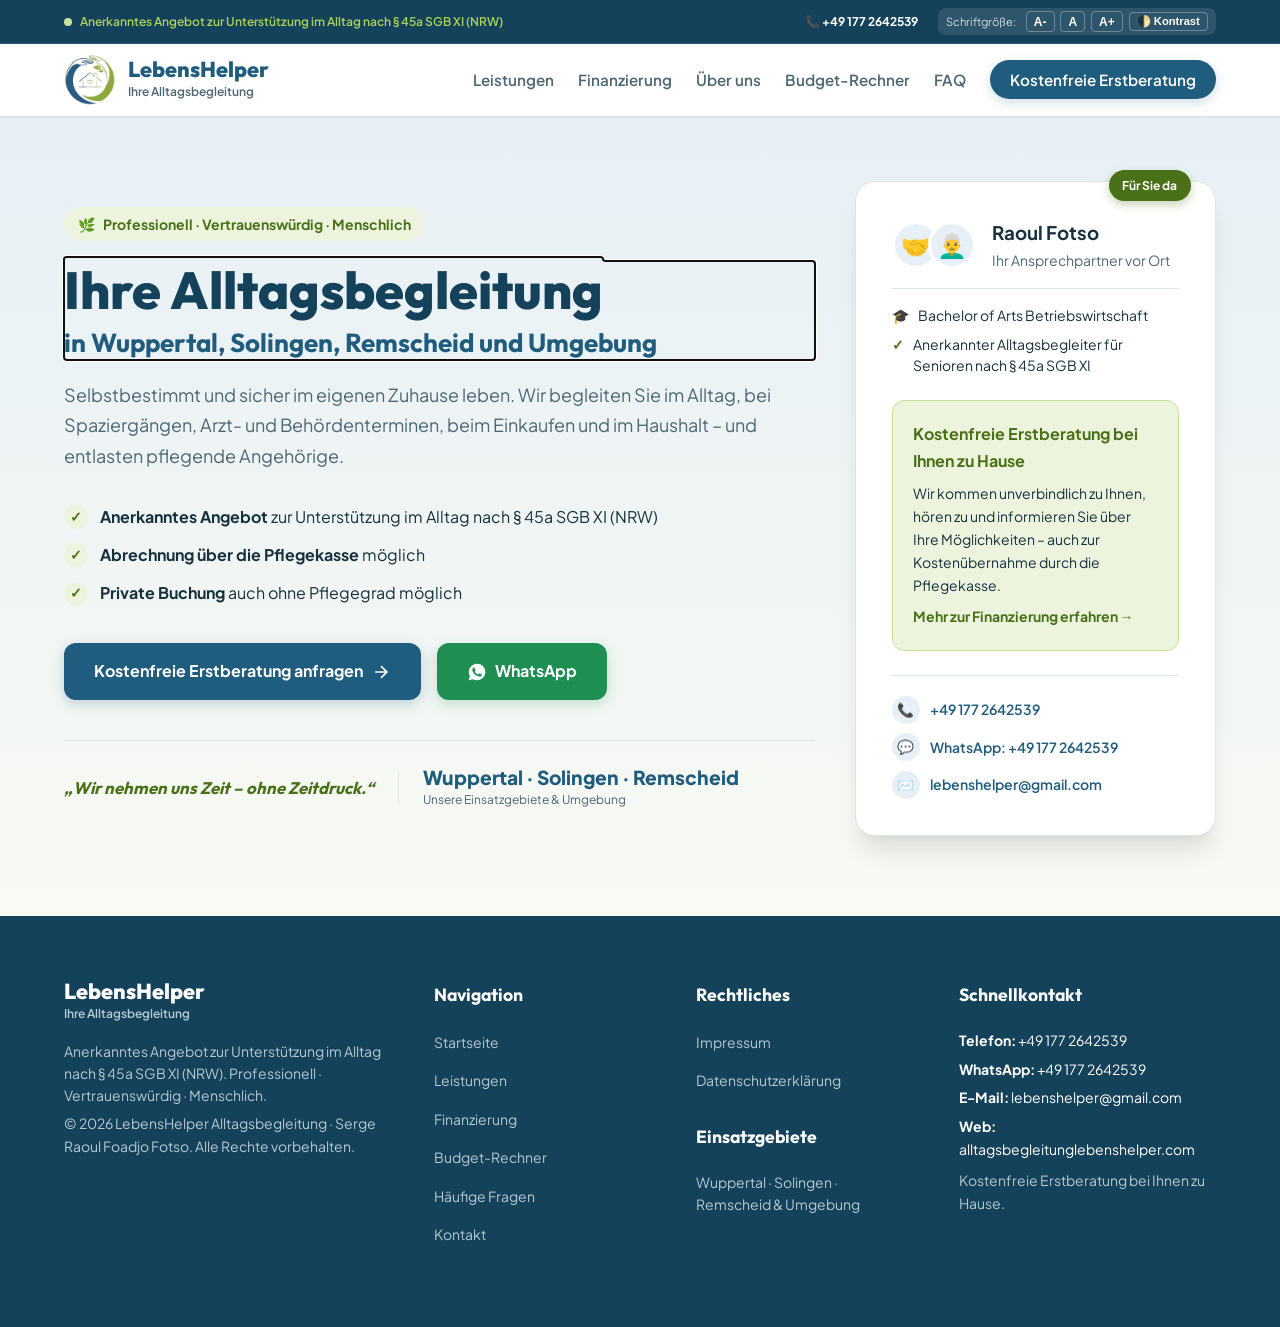
==== index.html @ 0e20afc0 "Site vitrine LebensHelper Alltagsbegleitung Site statique pour une activite d'accompagnement de seni" ====
<!DOCTYPE html>
<html lang="de">
<head>
  <meta charset="UTF-8">
  <meta name="viewport" content="width=device-width, initial-scale=1.0">
  <meta name="description" content="Alltagsbegleitung LebensHelper – professionell, vertrauenswürdig, menschlich. Anerkanntes Angebot zur Unterstützung im Alltag nach § 45a SGB XI (NRW) in Wuppertal, Solingen, Remscheid & Umgebung. Abrechnung über die Pflegekasse möglich.">
  <meta name="keywords" content="Alltagsbegleitung Wuppertal, Alltagsbegleiter Solingen, Seniorenbetreuung Remscheid, § 45a SGB XI NRW, Entlastungsbetrag, Pflegekasse">
  <meta name="author" content="Serge Raoul Foadjo Fotso – LebensHelper Alltagsbegleitung">
  <title>LebensHelper | Ihre Alltagsbegleitung in Wuppertal, Solingen & Remscheid</title>

  <!-- Open Graph -->
  <meta property="og:title" content="LebensHelper | Ihre Alltagsbegleitung">
  <meta property="og:description" content="Professionell, vertrauenswürdig, menschlich. Unterstützung im Alltag in Wuppertal, Solingen, Remscheid & Umgebung. Kostenfreie Erstberatung bei Ihnen zu Hause.">
  <meta property="og:type" content="website">
  <meta property="og:locale" content="de_DE">
  <meta property="og:url" content="https://alltagsbegleitunglebenshelper.com">
  <meta property="og:image" content="https://alltagsbegleitunglebenshelper.com/logo.png">

  <link rel="icon" type="image/png" href="favicon.png">
  <link rel="apple-touch-icon" href="logo.png">

  <!-- Schriften lokal gehostet – keine Verbindung zu Google, keine
       Übertragung von Besucher-IP-Adressen an Dritte. -->
  <link rel="stylesheet" href="fonts.css">
  <link rel="stylesheet" href="style.css">
</head>
<body>

  <!-- Top Announcement / Info Bar -->
  <div class="top-bar">
    <div class="container top-bar-content">
      <div class="top-bar-badge">
        <span class="badge-dot"></span> Anerkanntes Angebot zur Unterstützung im Alltag nach § 45a SGB XI (NRW)
      </div>
      <div class="top-bar-actions">
        <a href="tel:+491772642539" class="phone-link">📞 <strong>+49 177 2642539</strong></a>
        <div class="a11y-controls" aria-label="Bedienungshilfen">
          <span class="a11y-label">Schriftgröße:</span>
          <button id="font-decrease-btn" class="a11y-btn" title="Schrift verkleinern" aria-label="Schrift verkleinern">A-</button>
          <button id="font-reset-btn" class="a11y-btn" title="Standardgröße" aria-label="Standardschriftgröße">A</button>
          <button id="font-increase-btn" class="a11y-btn" title="Schrift vergrößern" aria-label="Schrift vergrößern">A+</button>
          <button id="contrast-toggle-btn" class="a11y-btn contrast-btn" title="Kontrast umschalten" aria-label="Kontrastmodus umschalten">🌓 Kontrast</button>
        </div>
      </div>
    </div>
  </div>

  <!-- Header / Navigation -->
  <header class="site-header" id="main-header">
    <div class="container header-container">
      <a href="#hero" class="brand-logo" id="nav-brand-logo">
        <!-- Original-Logo. alt bleibt leer, weil der Markenname direkt
             daneben steht – sonst würde er doppelt vorgelesen. -->
        <img src="logo.png" class="logo-icon" width="104" height="104" alt="" aria-hidden="true">
        <div class="logo-text">
          <span class="logo-title">LebensHelper</span>
          <span class="logo-sub">Ihre Alltagsbegleitung</span>
        </div>
      </a>

      <nav class="main-nav" id="main-navigation" aria-label="Hauptnavigation">
        <ul class="nav-list">
          <li><a href="#leistungen" class="nav-link">Leistungen</a></li>
          <li><a href="#pflegekasse" class="nav-link">Finanzierung</a></li>
          <li><a href="#ueber-uns" class="nav-link">Über uns</a></li>
          <li><a href="#rechner" class="nav-link">Budget-Rechner</a></li>
          <li><a href="#faq" class="nav-link">FAQ</a></li>
          <li><a href="#kontakt" class="nav-link nav-btn-cta">Kostenfreie Erstberatung</a></li>
        </ul>
      </nav>

      <button id="mobile-menu-toggle" class="mobile-toggle" aria-label="Menü öffnen" aria-expanded="false">
        <span></span>
        <span></span>
        <span></span>
      </button>
    </div>
  </header>

  <main id="main-content">

    <!-- Seite: Startseite -->
    <section class="hero-section" id="hero" data-page="hero">
      <div class="container hero-grid">
        <div class="hero-text-col">
          <div class="hero-tag">
            <span class="tag-icon">🌿</span> Professionell &middot; Vertrauenswürdig &middot; Menschlich
          </div>
          <h1 class="hero-title">
            <span class="hero-title-main">Ihre Alltagsbegleitung</span>
            <span class="hero-title-sub">in Wuppertal, Solingen, Remscheid und Umgebung</span>
          </h1>
          <p class="hero-lead">
            Selbstbestimmt und sicher im eigenen Zuhause leben. Wir begleiten Sie im Alltag, bei Spaziergängen, Arzt- und Behördenterminen, beim Einkaufen und im Haushalt – und entlasten pflegende Angehörige.
          </p>

          <div class="hero-highlights">
            <div class="highlight-item">
              <span class="check-icon">✓</span>
              <span><strong>Anerkanntes Angebot</strong> zur Unterstützung im Alltag nach § 45a SGB XI (NRW)</span>
            </div>
            <div class="highlight-item">
              <span class="check-icon">✓</span>
              <span><strong>Abrechnung über die Pflegekasse</strong> möglich</span>
            </div>
            <div class="highlight-item">
              <span class="check-icon">✓</span>
              <span><strong>Private Buchung</strong> auch ohne Pflegegrad möglich</span>
            </div>
          </div>

          <div class="hero-cta-group">
            <a href="#kontakt" class="btn btn-primary btn-lg" id="hero-cta-contact">
              <span>Kostenfreie Erstberatung anfragen</span>
              <svg width="20" height="20" viewBox="0 0 24 24" fill="none" stroke="currentColor" stroke-width="2" aria-hidden="true"><path d="M5 12h14M12 5l7 7-7 7"/></svg>
            </a>
            <a href="https://wa.me/491772642539" class="btn btn-whatsapp btn-lg" target="_blank" rel="noopener" id="hero-cta-whatsapp">
              <svg width="20" height="20" viewBox="0 0 24 24" fill="currentColor" aria-hidden="true"><path d="M12.04 2C6.58 2 2.13 6.45 2.13 11.91c0 1.75.46 3.45 1.32 4.95L2 22l5.25-1.38a9.9 9.9 0 0 0 4.79 1.22h.01c5.46 0 9.91-4.45 9.91-9.91 0-2.65-1.03-5.14-2.9-7.01A9.82 9.82 0 0 0 12.04 2Zm5.8 14.17c-.25.69-1.44 1.32-1.99 1.37-.53.05-1.02.24-3.44-.72-2.9-1.14-4.73-4.1-4.87-4.29-.14-.19-1.16-1.54-1.16-2.94 0-1.4.73-2.08 1-2.37.25-.28.55-.35.73-.35.18 0 .37 0 .53.01.17.01.4-.06.62.48.25.59.84 2.04.91 2.19.07.14.12.31.02.5-.09.19-.14.31-.28.48-.14.17-.3.37-.42.5-.14.14-.29.29-.12.57.17.28.74 1.22 1.59 1.98 1.09.97 2.01 1.27 2.3 1.41.28.14.45.12.61-.07.17-.19.7-.82.89-1.1.18-.28.37-.23.62-.14.25.09 1.6.76 1.87.9.28.14.46.21.53.33.07.11.07.65-.18 1.34Z"/></svg>
              <span>WhatsApp</span>
            </a>
          </div>

          <div class="trust-metrics">
            <div class="metric-item">
              <p class="metric-quote">„Wir nehmen uns Zeit – ohne Zeitdruck.“</p>
            </div>
            <div class="metric-divider"></div>
            <div class="metric-item">
              <p class="metric-num">Wuppertal &middot; Solingen &middot; Remscheid</p>
              <p class="metric-label">Unsere Einsatzgebiete & Umgebung</p>
            </div>
          </div>
        </div>

        <div class="hero-card-col">
          <div class="hero-showcase-card">
            <div class="showcase-badge">Für Sie da</div>
            <div class="showcase-header">
              <div class="avatar-group">
                <div class="avatar avatar-1" aria-hidden="true">🤝</div>
                <div class="avatar avatar-2" aria-hidden="true">👨‍🦳</div>
              </div>
              <div>
                <h3>Raoul Fotso</h3>
                <p class="showcase-role">Ihr Ansprechpartner vor Ort</p>
              </div>
            </div>

            <ul class="showcase-credentials">
              <li><span class="cred-icon" aria-hidden="true">🎓</span> Bachelor of Arts Betriebswirtschaft</li>
              <li><span class="cred-icon" aria-hidden="true">✓</span> Anerkannter Alltagsbegleiter für Senioren nach § 45a SGB XI</li>
            </ul>

            <div class="quick-check-box">
              <h4>Kostenfreie Erstberatung bei Ihnen zu Hause</h4>
              <p class="text-sm">Wir kommen unverbindlich zu Ihnen, hören zu und informieren Sie über Ihre Möglichkeiten – auch zur Kostenübernahme durch die Pflegekasse.</p>
              <a href="#pflegekasse" class="link-arrow">Mehr zur Finanzierung erfahren →</a>
            </div>

            <ul class="showcase-contact-list">
              <li>
                <span class="contact-mini-icon" aria-hidden="true">📞</span>
                <a href="tel:+491772642539">+49 177 2642539</a>
              </li>
              <li>
                <span class="contact-mini-icon" aria-hidden="true">💬</span>
                <a href="https://wa.me/491772642539" target="_blank" rel="noopener">WhatsApp: +49 177 2642539</a>
              </li>
              <li>
                <span class="contact-mini-icon" aria-hidden="true">✉️</span>
                <a href="mailto:lebenshelper@gmail.com">lebenshelper@gmail.com</a>
              </li>
            </ul>
          </div>
        </div>
      </div>
    </section>

    <!-- Seite: Leistungen -->
    <section class="section services-section" id="leistungen" data-page="leistungen">
      <div class="container">
        <div class="section-header text-center">
          <span class="section-subtitle">Unsere Leistungen</span>
          <h2 class="section-title">Wie wir Sie und Ihre Familie unterstützen</h2>
          <p class="section-desc">Wir bieten keine medizinische Behandlungspflege, sondern zwischenmenschliche Betreuung, Gesellschaft und praktische Unterstützung im Alltag.</p>
        </div>

        <div class="services-grid">
          <!-- 1 -->
          <div class="service-card" id="service-card-1">
            <div class="service-icon-box bg-petrol">
              <svg width="32" height="32" viewBox="0 0 24 24" fill="none" stroke="currentColor" stroke-width="2" aria-hidden="true"><path d="M16 21v-2a4 4 0 0 0-4-4H6a4 4 0 0 0-4 4v2"/><circle cx="9" cy="7" r="4"/><path d="M22 21v-2a4 4 0 0 0-3-3.87"/><path d="M16 3.13a4 4 0 0 1 0 7.75"/></svg>
            </div>
            <h3 class="service-card-title">Begleitung im Alltag</h3>
            <p class="service-card-text">Eine verlässliche Begleitung an Ihrer Seite – für Struktur, Sicherheit und Gesellschaft im täglichen Leben.</p>
            <ul class="service-card-features">
              <li>Feste Bezugsperson</li>
              <li>Stundenweise & flexibel</li>
            </ul>
          </div>

          <!-- 2 -->
          <div class="service-card" id="service-card-2">
            <div class="service-icon-box bg-gruen">
              <svg width="32" height="32" viewBox="0 0 24 24" fill="none" stroke="currentColor" stroke-width="2" aria-hidden="true"><path d="M12 2v6"/><path d="M5 10c0 4 3 8 7 12 4-4 7-8 7-12a7 7 0 0 0-14 0Z"/><path d="M9 10h6"/></svg>
            </div>
            <h3 class="service-card-title">Gemeinsame Spaziergänge</h3>
            <p class="service-card-text">Frische Luft im eigenen Tempo – im Park, in der Nachbarschaft oder auf dem Weg ins Café. Ohne Eile, ohne Druck.</p>
            <ul class="service-card-features">
              <li>Spaziergänge nach Ihrem Tempo</li>
              <li>Ausflüge & Aktivitäten</li>
            </ul>
          </div>

          <!-- 3 -->
          <div class="service-card" id="service-card-3">
            <div class="service-icon-box bg-petrol">
              <svg width="32" height="32" viewBox="0 0 24 24" fill="none" stroke="currentColor" stroke-width="2" aria-hidden="true"><rect x="3" y="4" width="18" height="18" rx="2"/><path d="M16 2v4M8 2v4M3 10h18"/><path d="m9 16 2 2 4-4"/></svg>
            </div>
            <h3 class="service-card-title">Arzt- und Terminbegleitung</h3>
            <p class="service-card-text">Sichere Begleitung zu Arztterminen, Therapien, Behörden und Ämtern – hin, zurück und währenddessen an Ihrer Seite.</p>
            <ul class="service-card-features">
              <li>Arzt-, Therapie- & Behördentermine</li>
              <li>Unterstützung bei Wegen & Treppen</li>
            </ul>
          </div>

          <!-- 4 -->
          <div class="service-card" id="service-card-4">
            <div class="service-icon-box bg-gruen">
              <svg width="32" height="32" viewBox="0 0 24 24" fill="none" stroke="currentColor" stroke-width="2" aria-hidden="true"><circle cx="8" cy="21" r="1"/><circle cx="19" cy="21" r="1"/><path d="M2.05 2.05h2l2.66 12.42a2 2 0 0 0 2 1.58h9.78a2 2 0 0 0 1.95-1.57l1.65-7.43H5.12"/></svg>
            </div>
            <h3 class="service-card-title">Einkaufen & Botengänge</h3>
            <p class="service-card-text">Gemeinsam oder für Sie: Lebensmitteleinkäufe, Apothekengänge, Post und alle kleinen Erledigungen des Alltags.</p>
            <ul class="service-card-features">
              <li>Wocheneinkauf & Apotheke</li>
              <li>Post und Besorgungen</li>
            </ul>
          </div>

          <!-- 5 -->
          <div class="service-card" id="service-card-5">
            <div class="service-icon-box bg-petrol">
              <svg width="32" height="32" viewBox="0 0 24 24" fill="none" stroke="currentColor" stroke-width="2" aria-hidden="true"><path d="m3 9 9-7 9 7v11a2 2 0 0 1-2 2H5a2 2 0 0 1-2-2z"/><polyline points="9 22 9 12 15 12 15 22"/></svg>
            </div>
            <h3 class="service-card-title">Unterstützung im Haushalt</h3>
            <p class="service-card-text">Hilfe bei leichten Haushaltsaufgaben: Ordnung halten, Blumen gießen, Wäsche, Post sortieren und den Tag strukturieren.</p>
            <ul class="service-card-features">
              <li>Leichte Haushaltshilfe</li>
              <li>Struktur im Tagesablauf</li>
            </ul>
          </div>

          <!-- 6 -->
          <div class="service-card" id="service-card-6">
            <div class="service-icon-box bg-gruen">
              <svg width="32" height="32" viewBox="0 0 24 24" fill="none" stroke="currentColor" stroke-width="2" aria-hidden="true"><path d="M21 15a2 2 0 0 1-2 2H7l-4 4V5a2 2 0 0 1 2-2h14a2 2 0 0 1 2 2z"/></svg>
            </div>
            <h3 class="service-card-title">Gespräche & Aktivierung</h3>
            <p class="service-card-text">Ein offenes Ohr, Zeit für Erinnerungen, gemeinsame Hobbys, Spiele und Gedächtnistraining – gegen die Einsamkeit.</p>
            <ul class="service-card-features">
              <li>Zuhören & herzlicher Austausch</li>
              <li>Geistige Aktivierung & Spiele</li>
            </ul>
          </div>

          <!-- 7 -->
          <div class="service-card" id="service-card-7">
            <div class="service-icon-box bg-petrol">
              <svg width="32" height="32" viewBox="0 0 24 24" fill="none" stroke="currentColor" stroke-width="2" aria-hidden="true"><path d="M19 14c1.49-1.46 3-3.21 3-5.5A5.5 5.5 0 0 0 16.5 3c-1.76 0-3 .5-4.5 2-1.5-1.5-2.74-2-4.5-2A5.5 5.5 0 0 0 2 8.5c0 2.3 1.5 4.05 3 5.5l7 7Z"/></svg>
            </div>
            <h3 class="service-card-title">Entlastung pflegender Angehöriger</h3>
            <p class="service-card-text">Pflegende Angehörige brauchen Pausen. Wir übernehmen stundenweise die Betreuung, damit Sie neue Kraft schöpfen können.</p>
            <ul class="service-card-features">
              <li>Stundenweise Entlastung</li>
              <li>Verlässliche Absprachen</li>
            </ul>
          </div>
        </div>

        <p class="services-note">
          <strong>Wir nehmen uns Zeit – ohne Zeitdruck.</strong> Gerne informieren wir Sie unverbindlich über Ihre Möglichkeiten.
        </p>
      </div>
    </section>

    <!-- Seite: Finanzierung -->
    <section class="section funding-section" id="pflegekasse" data-page="pflegekasse">
      <div class="container">
        <div class="funding-card-wrapper">
          <div class="funding-info">
            <span class="section-subtitle">Finanzierung</span>
            <h2 class="section-title">So kann Ihre Alltagsbegleitung finanziert werden</h2>
            <p>
              Als anerkanntes Angebot zur Unterstützung im Alltag nach <strong>§ 45a SGB XI (NRW)</strong> können unsere Leistungen in vielen Fällen über die Pflegekasse abgerechnet werden. Personen mit einem anerkannten <strong>Pflegegrad (1 bis 5)</strong> steht dafür der <strong>Entlastungsbetrag nach § 45b SGB XI</strong> zu:
            </p>
            <div class="price-callout">
              <span class="price-amount" id="entlastung-amount">131 €</span>
              <span class="price-term">pro Monat (<span id="entlastung-amount-year">1.572 €</span> pro Jahr)</span>
            </div>

            <div class="funding-points">
              <div class="point-item">
                <span class="point-bullet">🔹</span>
                <div>
                  <strong>Zusätzliches Budget:</strong> Der Entlastungsbetrag wird zusätzlich zum Pflegegeld gewährt und nicht darauf angerechnet.
                </div>
              </div>
              <div class="point-item">
                <span class="point-bullet">🔹</span>
                <div>
                  <strong>Abrechnung über die Pflegekasse möglich:</strong> Wir unterstützen Sie bei den Formalitäten, damit für Sie möglichst wenig Aufwand entsteht.
                </div>
              </div>
              <div class="point-item">
                <span class="point-bullet">🔹</span>
                <div>
                  <strong>Verhinderungs- und Kurzzeitpflege ab Pflegegrad 2:</strong> Beide Leistungen (§ 39 und § 42 SGB XI) sind zu einem gemeinsamen Jahresbudget von <strong>3.539 €</strong> zusammengefasst und können für die Unterstützung im Alltag eingesetzt werden – flexibel, ohne getrennte Anträge und ohne sechsmonatige Vorpflegezeit.
                </div>
              </div>
              <div class="point-item">
                <span class="point-bullet">🔹</span>
                <div>
                  <strong>Private Buchung ohne Pflegegrad möglich:</strong> Sie brauchen keinen Pflegegrad, um uns zu buchen. Sprechen Sie uns einfach auf unsere Konditionen an.
                </div>
              </div>
            </div>
          </div>

          <div class="funding-box">
            <div class="funding-badge">Wichtig zu wissen</div>
            <h3>Verfallen Ihre Ansprüche?</h3>
            <p>Nicht genutzte Entlastungsbeträge können angespart und in der Regel bis <strong>30. Juni des Folgejahres</strong> eingelöst werden.</p>
            <hr class="divider">
            <h4>Sie sind unsicher, was Ihnen zusteht?</h4>
            <p class="text-sm">Kein Problem. In der kostenfreien Erstberatung bei Ihnen zu Hause schauen wir das gemeinsam an – unverbindlich und in Ruhe.</p>
            <a href="#kontakt" class="btn btn-primary btn-block">Jetzt kostenfrei beraten lassen</a>
          </div>
        </div>

        <!-- Übersicht der monatlichen Ansprüche -->
        <div class="budget-table-wrap">
          <h3 class="budget-table-title">Ihre monatlichen Leistungsansprüche im Überblick</h3>

          <table class="budget-table">
            <caption class="visually-hidden">
              Monatliche und jährliche Leistungsansprüche der Pflegekasse nach Pflegegrad
            </caption>
            <thead>
              <tr>
                <th scope="col">Pflegegrad</th>
                <th scope="col">Verhinderungs- &amp; Kurzzeitpflege <span class="th-sub">(jährlich)</span></th>
                <th scope="col">Verhinderungs- &amp; Kurzzeitpflege <span class="th-sub">(monatlich)</span></th>
                <th scope="col">Entlastungs&shy;betrag <span class="th-sub">(monatlich)</span></th>
                <th scope="col">Gesamt <span class="th-sub">(monatlich, max.)</span></th>
              </tr>
            </thead>
            <tbody>
              <tr>
                <th scope="row">Pflegegrad 1</th>
                <td data-label="Verhinderungs- &amp; Kurzzeitpflege (jährlich)">–</td>
                <td data-label="Verhinderungs- &amp; Kurzzeitpflege (monatlich)">–</td>
                <td data-label="Entlastungsbetrag (monatlich)">131,00 €</td>
                <td data-label="Gesamt (monatlich, max.)" class="cell-total">131,00 €</td>
              </tr>
              <tr>
                <th scope="row">Pflegegrad 2</th>
                <td data-label="Verhinderungs- &amp; Kurzzeitpflege (jährlich)">3.539,00 €</td>
                <td data-label="Verhinderungs- &amp; Kurzzeitpflege (monatlich)">294,90 €</td>
                <td data-label="Entlastungsbetrag (monatlich)">131,00 €</td>
                <td data-label="Gesamt (monatlich, max.)" class="cell-total">425,90 €</td>
              </tr>
              <tr>
                <th scope="row">Pflegegrad 3</th>
                <td data-label="Verhinderungs- &amp; Kurzzeitpflege (jährlich)">3.539,00 €</td>
                <td data-label="Verhinderungs- &amp; Kurzzeitpflege (monatlich)">294,90 €</td>
                <td data-label="Entlastungsbetrag (monatlich)">131,00 €</td>
                <td data-label="Gesamt (monatlich, max.)" class="cell-total">425,90 €</td>
              </tr>
              <tr>
                <th scope="row">Pflegegrad 4</th>
                <td data-label="Verhinderungs- &amp; Kurzzeitpflege (jährlich)">3.539,00 €</td>
                <td data-label="Verhinderungs- &amp; Kurzzeitpflege (monatlich)">294,90 €</td>
                <td data-label="Entlastungsbetrag (monatlich)">131,00 €</td>
                <td data-label="Gesamt (monatlich, max.)" class="cell-total">425,90 €</td>
              </tr>
              <tr>
                <th scope="row">Pflegegrad 5</th>
                <td data-label="Verhinderungs- &amp; Kurzzeitpflege (jährlich)">3.539,00 €</td>
                <td data-label="Verhinderungs- &amp; Kurzzeitpflege (monatlich)">294,90 €</td>
                <td data-label="Entlastungsbetrag (monatlich)">131,00 €</td>
                <td data-label="Gesamt (monatlich, max.)" class="cell-total">425,90 €</td>
              </tr>
            </tbody>
          </table>

          <div class="budget-example">
            <h4>💡 Rechenbeispiel: Pflegegrad 2</h4>
            <dl class="example-list">
              <div><dt>Verhinderungs- &amp; Kurzzeitpflege (monatlich)</dt><dd>294,90 €</dd></div>
              <div><dt>Entlastungsbetrag</dt><dd>+ 131,00 €</dd></div>
              <div class="example-sum"><dt>Ihr monatliches Budget</dt><dd>425,90 €</dd></div>
            </dl>
            <p class="example-note">Oft ganz ohne eigene Zuzahlung. Gerne helfe ich Ihnen kostenfrei und unverbindlich beim Antrag bei Ihrer Pflegekasse.</p>
          </div>

          <p class="calc-disclaimer">
            ℹ️ <strong>Hinweis:</strong> Unverbindliche Orientierung, keine Rechtsberatung. Maßgeblich ist immer die Auskunft Ihrer Pflegekasse. Stand der Beträge: Oktober 2026.
          </p>
        </div>
      </div>
    </section>

    <!-- Seite: Budget-Rechner -->
    <section class="section calc-section" id="rechner" data-page="rechner">
      <div class="container">
        <div class="section-header text-center">
          <span class="section-subtitle">Interaktiver Rechner</span>
          <h2 class="section-title">Ihr mögliches Betreuungs-Budget</h2>
          <p class="section-desc">Wählen Sie den Pflegegrad und sehen Sie, welche Leistungen der Pflegekasse grundsätzlich in Frage kommen.</p>
        </div>

        <div class="calculator-card" id="budget-calculator">
          <div class="calc-inputs">
            <label class="calc-label" for="pg-1">Wählen Sie den Pflegegrad:</label>
            <div class="pflegegrad-selector" role="group" aria-label="Pflegegrad Auswahl">
              <button type="button" class="pg-btn active" data-grade="1" id="pg-1" aria-pressed="true">Pflegegrad 1</button>
              <button type="button" class="pg-btn" data-grade="2" id="pg-2" aria-pressed="false">Pflegegrad 2</button>
              <button type="button" class="pg-btn" data-grade="3" id="pg-3" aria-pressed="false">Pflegegrad 3</button>
              <button type="button" class="pg-btn" data-grade="4" id="pg-4" aria-pressed="false">Pflegegrad 4</button>
              <button type="button" class="pg-btn" data-grade="5" id="pg-5" aria-pressed="false">Pflegegrad 5</button>
            </div>
          </div>

          <div class="calc-results-grid">
            <div class="calc-result-box primary-result">
              <span class="result-label">Monatlicher Entlastungsbetrag (§ 45b)</span>
              <span class="result-value" id="calc-monthly-entlastung">131 €</span>
              <span class="result-sub" id="calc-monthly-sub">Jeden Monat</span>
            </div>

            <div class="calc-result-box">
              <span class="result-label">Verhinderungs- &amp; Kurzzeitpflege (§§ 39, 42)</span>
              <span class="result-value" id="calc-verhinderung">–</span>
              <span class="result-sub" id="calc-verhinderung-sub">Erst ab Pflegegrad 2 verfügbar</span>
            </div>

            <div class="calc-result-box total-result">
              <span class="result-label">Ihr monatliches Budget insgesamt</span>
              <span class="result-value highlight" id="calc-total-budget">131 €</span>
              <span class="result-sub" id="calc-total-sub">Oft ganz ohne eigene Zuzahlung</span>
            </div>
          </div>

          <p class="calc-disclaimer">
            ℹ️ <strong>Hinweis:</strong> Unverbindliche Orientierung, keine Rechtsberatung. Die gesetzlichen Beträge ändern sich regelmäßig; maßgeblich ist immer die Auskunft Ihrer Pflegekasse. Stand der hier genannten Beträge: <span id="calc-stand">Oktober 2026</span>.
          </p>

          <div class="calc-footer text-center">
            <p>Möchten Sie wissen, was in Ihrem Fall konkret möglich ist?</p>
            <a href="#kontakt" class="btn btn-primary" id="calc-apply-btn">Unverbindlich anfragen</a>
          </div>
        </div>
      </div>
    </section>

    <!-- Seite: Über uns (Ablauf + Werte gehören zusammen auf eine Seite) -->
    <section class="section process-section" id="ueber-uns" data-page="ueber-uns">
      <div class="container">
        <div class="section-header text-center">
          <span class="section-subtitle">Über uns</span>
          <h2 class="section-title">So kommen wir zusammen – in 4 einfachen Schritten</h2>
          <p class="section-desc">LebensHelper Alltagsbegleitung ist Ihr persönlicher Ansprechpartner in Wuppertal, Solingen, Remscheid und Umgebung.</p>
        </div>

        <div class="process-grid">
          <div class="process-step">
            <div class="step-number">1</div>
            <h3>Anruf</h3>
            <p>Sie rufen mich an oder schreiben mir eine Nachricht per WhatsApp oder E-Mail. Ein kurzer Kontakt genügt.</p>
          </div>

          <div class="process-step">
            <div class="step-number">2</div>
            <h3>Kennenlernen</h3>
            <p>Kostenfreies und unverbindliches Erstgespräch bei Ihnen zu Hause. Wir hören zu, lernen uns kennen und klären Ihre Wünsche in Ruhe.</p>
          </div>

          <div class="process-step">
            <div class="step-number">3</div>
            <h3>Antrag</h3>
            <p>Ich helfe Ihnen beim Antrag bei Ihrer Pflegekasse – kostenfrei, damit Sie Ihre Leistungen vollständig nutzen können.</p>
          </div>

          <div class="process-step">
            <div class="step-number">4</div>
            <h3>Los geht’s!</h3>
            <p>Wir starten – flexibel, herzlich und zuverlässig, in Ihrem Rhythmus und mit einer festen Bezugsperson. Ohne Zeitdruck.</p>
          </div>
        </div>
      </div>
    </section>

    <section class="section values-section" data-page="ueber-uns">
      <div class="container">
        <div class="section-header text-center">
          <span class="section-subtitle">Unsere Werte</span>
          <h2 class="section-title">Professionell. Vertrauenswürdig. Menschlich.</h2>
          <p class="section-desc">Diese drei Worte stehen auf unserem Flyer – und sie bestimmen, wie wir arbeiten.</p>
        </div>

        <div class="values-grid">
          <div class="value-card">
            <div class="value-icon" aria-hidden="true">🎓</div>
            <h3>Professionell</h3>
            <p>Anerkanntes Angebot zur Unterstützung im Alltag nach § 45a SGB XI (NRW). Klare Absprachen, zuverlässige Termine und saubere Abrechnung.</p>
          </div>

          <div class="value-card">
            <div class="value-icon" aria-hidden="true">🤝</div>
            <h3>Vertrauenswürdig</h3>
            <p>Eine feste Bezugsperson, die Sie kennen. Diskretion und Respekt vor Ihrem Zuhause und Ihrer Selbstbestimmung sind für uns selbstverständlich.</p>
          </div>

          <div class="value-card">
            <div class="value-icon" aria-hidden="true">💚</div>
            <h3>Menschlich</h3>
            <p>Wir nehmen uns Zeit – ohne Zeitdruck. Ein offenes Ohr, Geduld und echtes Interesse an dem Menschen, den wir begleiten.</p>
          </div>
        </div>
      </div>
    </section>

    <!-- Seite: FAQ -->
    <section class="section faq-section" id="faq" data-page="faq">
      <div class="container faq-container">
        <div class="section-header text-center">
          <span class="section-subtitle">Häufige Fragen</span>
          <h2 class="section-title">Antworten auf Ihre Fragen</h2>
        </div>

        <div class="accordion" id="faq-accordion">
          <div class="accordion-item">
            <button class="accordion-header" aria-expanded="false">
              <span>In welchen Orten sind Sie im Einsatz?</span>
              <span class="accordion-icon" aria-hidden="true">+</span>
            </button>
            <div class="accordion-body">
              <p>Wir sind in <strong>Wuppertal, Solingen, Remscheid und Umgebung</strong> für Sie da. Wenn Sie knapp außerhalb wohnen, fragen Sie gerne trotzdem an – wir schauen, was möglich ist.</p>
            </div>
          </div>

          <div class="accordion-item">
            <button class="accordion-header" aria-expanded="false">
              <span>Muss ich die Alltagsbegleitung selbst bezahlen?</span>
              <span class="accordion-icon" aria-hidden="true">+</span>
            </button>
            <div class="accordion-body">
              <p>Nicht unbedingt. Als anerkanntes Angebot nach § 45a SGB XI (NRW) ist eine <strong>Abrechnung über die Pflegekasse möglich</strong>. Wenn Sie einen Pflegegrad von 1 bis 5 haben, steht Ihnen dafür der monatliche Entlastungsbetrag nach § 45b SGB XI zur Verfügung. Reicht dieses Budget für Ihren Betreuungsumfang aus, entstehen für Sie in der Regel keine Zuzahlungen.</p>
            </div>
          </div>

          <div class="accordion-item">
            <button class="accordion-header" aria-expanded="false">
              <span>Geht das auch ohne Pflegegrad?</span>
              <span class="accordion-icon" aria-hidden="true">+</span>
            </button>
            <div class="accordion-body">
              <p><strong>Ja.</strong> Eine private Buchung ohne Pflegegrad ist jederzeit möglich. Sprechen Sie uns an – wir informieren Sie gerne unverbindlich über unsere Konditionen.</p>
            </div>
          </div>

          <div class="accordion-item">
            <button class="accordion-header" aria-expanded="false">
              <span>Wird mein Pflegegeld gekürzt, wenn ich Alltagsbegleitung nutze?</span>
              <span class="accordion-icon" aria-hidden="true">+</span>
            </button>
            <div class="accordion-body">
              <p><strong>Nein.</strong> Der Entlastungsbetrag nach § 45b SGB XI ist eine zusätzliche Leistung. Ihr monatlich ausgezahltes Pflegegeld bleibt davon unberührt.</p>
            </div>
          </div>

          <div class="accordion-item">
            <button class="accordion-header" aria-expanded="false">
              <span>Kommt immer dieselbe Begleitperson?</span>
              <span class="accordion-icon" aria-hidden="true">+</span>
            </button>
            <div class="accordion-body">
              <p>Ja, Vertrauen und Beständigkeit sind uns wichtig. Wir arbeiten mit dem Prinzip der festen Bezugsperson, damit eine echte Beziehung entstehen kann.</p>
            </div>
          </div>

          <div class="accordion-item">
            <button class="accordion-header" aria-expanded="false">
              <span>Bieten Sie auch medizinische Behandlungspflege an?</span>
              <span class="accordion-icon" aria-hidden="true">+</span>
            </button>
            <div class="accordion-body">
              <p>Nein. Wir sind auf die soziale Betreuung, Aktivierung, Haushaltsunterstützung und Alltagsbegleitung spezialisiert. Für medizinische Pflege (z. B. Medikamentengabe oder Wundversorgung) arbeiten wir gerne mit Ihrem ambulanten Pflegedienst zusammen.</p>
            </div>
          </div>

          <div class="accordion-item">
            <button class="accordion-header" aria-expanded="false">
              <span>Was kostet das Erstgespräch?</span>
              <span class="accordion-icon" aria-hidden="true">+</span>
            </button>
            <div class="accordion-body">
              <p>Nichts. Die <strong>Erstberatung ist kostenfrei</strong> – auf Wunsch bei Ihnen zu Hause. Sie gehen damit keine Verpflichtung ein.</p>
            </div>
          </div>
        </div>
      </div>
    </section>

    <!-- Seite: Kontakt -->
    <section class="section contact-section" id="kontakt" data-page="kontakt">
      <div class="container contact-grid">
        <div class="contact-info-col">
          <span class="section-subtitle">Kontakt & Beratung</span>
          <h2 class="section-title">Lassen Sie uns unverbindlich sprechen</h2>
          <p>Gerne informieren wir Sie unverbindlich über Ihre Möglichkeiten – zur Unterstützung im Alltag und zur Kostenübernahme durch Ihre Pflegekasse.</p>

          <div class="contact-details">
            <div class="contact-row">
              <span class="icon-circle" aria-hidden="true">📞</span>
              <div>
                <strong>Telefon:</strong>
                <p><a href="tel:+491772642539">+49 177 2642539</a></p>
              </div>
            </div>
            <div class="contact-row">
              <span class="icon-circle" aria-hidden="true">💬</span>
              <div>
                <strong>WhatsApp:</strong>
                <p><a href="https://wa.me/491772642539" target="_blank" rel="noopener">+49 177 2642539</a></p>
              </div>
            </div>
            <div class="contact-row">
              <span class="icon-circle" aria-hidden="true">✉️</span>
              <div>
                <strong>E-Mail:</strong>
                <p><a href="mailto:lebenshelper@gmail.com">lebenshelper@gmail.com</a></p>
              </div>
            </div>
            <div class="contact-row">
              <span class="icon-circle" aria-hidden="true">🏠</span>
              <div>
                <strong>Anschrift:</strong>
                <p>
                  LebensHelper Alltagsbegleitung<br>
                  Schönebecker Straße 44<br>
                  42283 Wuppertal
                </p>
              </div>
            </div>
            <div class="contact-row">
              <span class="icon-circle" aria-hidden="true">📍</span>
              <div>
                <strong>Einsatzgebiete:</strong>
                <p>Wuppertal, Solingen, Remscheid & Umgebung</p>
              </div>
            </div>
          </div>

          <div class="contact-promise-card">
            <h4>⭐ Mein persönliches Versprechen an Sie</h4>
            <ul>
              <li>✓ Ich komme pünktlich und zuverlässig zu Ihnen</li>
              <li>✓ Ich behandle Sie mit Würde, Respekt und Einfühlungsvermögen</li>
              <li>✓ Ich helfe Ihnen, Ihre Pflegeleistungen vollständig zu nutzen</li>
              <li>✓ Ich passe meine Unterstützung flexibel an Ihre Bedürfnisse an</li>
              <li>✓ Ich bin für Sie da – als verlässliche Unterstützung im Alltag</li>
            </ul>
          </div>
        </div>

        <div class="contact-form-col">
          <div class="form-card">
            <h3>Kostenfreie Erstberatung anfragen</h3>
            <p class="text-sm text-muted">Am schnellsten erreichen Sie uns telefonisch oder per WhatsApp. Alternativ füllen Sie das Formular aus – es öffnet eine vorbereitete E-Mail an uns.</p>

            <div class="form-direct-actions">
              <a href="tel:+491772642539" class="btn btn-primary">📞 Jetzt anrufen</a>
              <a href="https://wa.me/491772642539" class="btn btn-whatsapp" target="_blank" rel="noopener">💬 Per WhatsApp</a>
            </div>

            <div class="form-separator"><span>oder per Formular</span></div>

            <form id="consultation-form" novalidate>
              <div class="form-group">
                <label for="client-name">Ihr Name / Name des Angehörigen *</label>
                <input type="text" id="client-name" name="name" class="form-control" placeholder="z. B. Maria Schmidt" required>
                <div class="error-feedback" id="name-error">Bitte geben Sie Ihren Namen ein.</div>
              </div>

              <div class="form-row">
                <div class="form-group">
                  <label for="client-phone">Telefonnummer *</label>
                  <input type="tel" id="client-phone" name="phone" class="form-control" placeholder="z. B. 0170 1234567" required>
                  <div class="error-feedback" id="phone-error">Bitte geben Sie eine Telefonnummer an.</div>
                </div>
                <div class="form-group">
                  <label for="client-email">E-Mail-Adresse</label>
                  <input type="email" id="client-email" name="email" class="form-control" placeholder="z. B. maria@example.de">
                </div>
              </div>

              <div class="form-row">
                <div class="form-group">
                  <label for="client-city">PLZ / Wohnort *</label>
                  <input type="text" id="client-city" name="city" class="form-control" placeholder="z. B. 42103 Wuppertal" required>
                  <div class="error-feedback" id="city-error">Bitte geben Sie Ihren Wohnort an.</div>
                </div>
                <div class="form-group">
                  <label for="client-pflegegrad">Vorhandener Pflegegrad?</label>
                  <select id="client-pflegegrad" name="pflegegrad" class="form-control">
                    <option value="unbekannt">Noch unklar / in Beantragung</option>
                    <option value="1">Pflegegrad 1</option>
                    <option value="2">Pflegegrad 2</option>
                    <option value="3">Pflegegrad 3</option>
                    <option value="4">Pflegegrad 4</option>
                    <option value="5">Pflegegrad 5</option>
                    <option value="keiner">Kein Pflegegrad (private Buchung)</option>
                  </select>
                </div>
              </div>

              <div class="form-group">
                <label>Gewünschte Unterstützung (Mehrfachauswahl möglich):</label>
                <div class="checkbox-grid">
                  <label class="checkbox-item">
                    <input type="checkbox" name="services" value="Begleitung im Alltag"> Begleitung im Alltag
                  </label>
                  <label class="checkbox-item">
                    <input type="checkbox" name="services" value="Gemeinsame Spaziergänge"> Gemeinsame Spaziergänge
                  </label>
                  <label class="checkbox-item">
                    <input type="checkbox" name="services" value="Arzt- und Terminbegleitung"> Arzt- & Terminbegleitung
                  </label>
                  <label class="checkbox-item">
                    <input type="checkbox" name="services" value="Einkaufen & Botengänge"> Einkaufen & Botengänge
                  </label>
                  <label class="checkbox-item">
                    <input type="checkbox" name="services" value="Unterstützung im Haushalt"> Unterstützung im Haushalt
                  </label>
                  <label class="checkbox-item">
                    <input type="checkbox" name="services" value="Gespräche & Aktivierung"> Gespräche & Aktivierung
                  </label>
                  <label class="checkbox-item">
                    <input type="checkbox" name="services" value="Entlastung pflegender Angehöriger"> Entlastung für Angehörige
                  </label>
                  <label class="checkbox-item">
                    <input type="checkbox" name="services" value="Verhinderungspflege"> Verhinderungspflege
                  </label>
                  <label class="checkbox-item">
                    <input type="checkbox" name="services" value="Hilfe beim Antrag bei der Pflegekasse"> Hilfe beim Antrag bei der Pflegekasse
                  </label>
                  <label class="checkbox-item">
                    <input type="checkbox" name="services" value="Allgemeine Informationen"> Allgemeine Informationen
                  </label>
                </div>
              </div>

              <div class="form-group">
                <label for="client-message">Ihre Nachricht / besondere Wünsche (optional)</label>
                <textarea id="client-message" name="message" class="form-control" rows="3" placeholder="Wie können wir Ihnen oder Ihrem Angehörigen am besten helfen?"></textarea>
              </div>

              <div class="form-group privacy-check">
                <label class="checkbox-item">
                  <input type="checkbox" id="privacy-agreement" required>
                  <span class="text-xs">Ich stimme der Kontaktaufnahme und der Verarbeitung meiner Angaben gemäß der Datenschutzerklärung zu. *</span>
                </label>
                <div class="error-feedback" id="privacy-error">Bitte bestätigen Sie die Datenschutzerklärung.</div>
              </div>

              <button type="submit" class="btn btn-primary btn-block btn-lg" id="submit-form-btn">
                <span>E-Mail-Anfrage vorbereiten</span>
                <svg width="20" height="20" viewBox="0 0 24 24" fill="none" stroke="currentColor" stroke-width="2" aria-hidden="true"><path d="M5 12h14M12 5l7 7-7 7"/></svg>
              </button>
            </form>

            <div id="form-success-message" class="success-alert" role="status">
              <div class="success-icon" aria-hidden="true">✉️</div>
              <h4>Ihre E-Mail ist vorbereitet</h4>
              <p>Wir haben Ihr E-Mail-Programm mit allen Angaben geöffnet. <strong>Bitte senden Sie die E-Mail dort noch ab</strong> – erst dann erreicht uns Ihre Anfrage.</p>
              <p class="text-sm">Hat das nicht geklappt? Rufen Sie uns einfach an unter <a href="tel:+491772642539"><strong>+49 177 2642539</strong></a> oder schreiben Sie an <a href="mailto:lebenshelper@gmail.com">lebenshelper@gmail.com</a>.</p>
              <button type="button" class="btn btn-secondary btn-sm" id="reset-form-btn">Weitere Anfrage stellen</button>
            </div>
          </div>
        </div>
      </div>
    </section>

  </main>

  <!-- Footer -->
  <footer class="site-footer">
    <div class="container footer-grid">
      <div class="footer-col">
        <div class="logo-text">
          <span class="logo-title text-white">LebensHelper</span>
          <span class="logo-sub footer-logo-sub">Ihre Alltagsbegleitung</span>
        </div>
        <p class="footer-desc">Anerkanntes Angebot zur Unterstützung im Alltag nach § 45a SGB XI (NRW). Professionell &middot; Vertrauenswürdig &middot; Menschlich.</p>
        <p class="text-xs text-muted">© 2026 LebensHelper Alltagsbegleitung &middot; Serge Raoul Foadjo Fotso. Alle Rechte vorbehalten.</p>
      </div>

      <div class="footer-col">
        <h4>Navigation</h4>
        <ul class="footer-links">
          <li><a href="#hero">Startseite</a></li>
          <li><a href="#leistungen">Leistungen</a></li>
          <li><a href="#pflegekasse">Finanzierung</a></li>
          <li><a href="#rechner">Budget-Rechner</a></li>
          <li><a href="#faq">Häufige Fragen</a></li>
          <li><a href="#kontakt">Kontakt</a></li>
        </ul>
      </div>

      <div class="footer-col">
        <h4>Rechtliches</h4>
        <ul class="footer-links">
          <li><a href="impressum.html" id="link-impressum">Impressum</a></li>
          <li><a href="datenschutz.html" id="link-datenschutz">Datenschutzerklärung</a></li>
        </ul>
        <h4 class="mt-4">Einsatzgebiete</h4>
        <p class="footer-desc">Wuppertal &middot; Solingen &middot; Remscheid & Umgebung</p>
      </div>

      <div class="footer-col">
        <h4>Schnellkontakt</h4>
        <p><strong>Telefon:</strong> <a href="tel:+491772642539">+49 177 2642539</a></p>
        <p><strong>WhatsApp:</strong> <a href="https://wa.me/491772642539" target="_blank" rel="noopener">+49 177 2642539</a></p>
        <p><strong>E-Mail:</strong> <a href="mailto:lebenshelper@gmail.com">lebenshelper@gmail.com</a></p>
        <p><strong>Web:</strong> <a href="https://alltagsbegleitunglebenshelper.com">alltagsbegleitunglebenshelper.com</a></p>
        <p class="text-xs text-muted mt-2">Kostenfreie Erstberatung bei Ihnen zu Hause.</p>
      </div>
    </div>
  </footer>

  <!-- Schwebender Kontakt-Button (mobil) -->
  <a href="https://wa.me/491772642539" class="floating-whatsapp" target="_blank" rel="noopener" aria-label="Kontakt über WhatsApp">
    <svg width="28" height="28" viewBox="0 0 24 24" fill="currentColor" aria-hidden="true"><path d="M12.04 2C6.58 2 2.13 6.45 2.13 11.91c0 1.75.46 3.45 1.32 4.95L2 22l5.25-1.38a9.9 9.9 0 0 0 4.79 1.22h.01c5.46 0 9.91-4.45 9.91-9.91 0-2.65-1.03-5.14-2.9-7.01A9.82 9.82 0 0 0 12.04 2Zm5.8 14.17c-.25.69-1.44 1.32-1.99 1.37-.53.05-1.02.24-3.44-.72-2.9-1.14-4.73-4.1-4.87-4.29-.14-.19-1.16-1.54-1.16-2.94 0-1.4.73-2.08 1-2.37.25-.28.55-.35.73-.35.18 0 .37 0 .53.01.17.01.4-.06.62.48.25.59.84 2.04.91 2.19.07.14.12.31.02.5-.09.19-.14.31-.28.48-.14.17-.3.37-.42.5-.14.14-.29.29-.12.57.17.28.74 1.22 1.59 1.98 1.09.97 2.01 1.27 2.3 1.41.28.14.45.12.61-.07.17-.19.7-.82.89-1.1.18-.28.37-.23.62-.14.25.09 1.6.76 1.87.9.28.14.46.21.53.33.07.11.07.65-.18 1.34Z"/></svg>
  </a>

  <script src="app.js"></script>
</body>
</html>
---- fonts.css ----
﻿/* Lokal gehostete Schriften - keine Verbindung zu Google.
   Erzeugt am 10.10.2026 aus Google Fonts (Open Font License).
   Subsets: latin, latin-ext */

@font-face {
  font-family: 'Outfit';
  font-style: normal;
  font-weight: 500;
  font-display: swap;
  src: url(fonts/Outfit-500-latin-ext.woff2) format('woff2');
  unicode-range: U+0100-02BA, U+02BD-02C5, U+02C7-02CC, U+02CE-02D7, U+02DD-02FF, U+0304, U+0308, U+0329, U+1D00-1DBF, U+1E00-1E9F, U+1EF2-1EFF, U+2020, U+20A0-20AB, U+20AD-20C4, U+2113, U+2C60-2C7F, U+A720-A7FF;
}

@font-face {
  font-family: 'Outfit';
  font-style: normal;
  font-weight: 500;
  font-display: swap;
  src: url(fonts/Outfit-500-latin.woff2) format('woff2');
  unicode-range: U+0000-00FF, U+0131, U+0152-0153, U+02BB-02BC, U+02C6, U+02DA, U+02DC, U+0304, U+0308, U+0329, U+2000-206F, U+20AC, U+2122, U+2191, U+2193, U+2212, U+2215, U+FEFF, U+FFFD;
}

@font-face {
  font-family: 'Outfit';
  font-style: normal;
  font-weight: 600;
  font-display: swap;
  src: url(fonts/Outfit-600-latin-ext.woff2) format('woff2');
  unicode-range: U+0100-02BA, U+02BD-02C5, U+02C7-02CC, U+02CE-02D7, U+02DD-02FF, U+0304, U+0308, U+0329, U+1D00-1DBF, U+1E00-1E9F, U+1EF2-1EFF, U+2020, U+20A0-20AB, U+20AD-20C4, U+2113, U+2C60-2C7F, U+A720-A7FF;
}

@font-face {
  font-family: 'Outfit';
  font-style: normal;
  font-weight: 600;
  font-display: swap;
  src: url(fonts/Outfit-600-latin.woff2) format('woff2');
  unicode-range: U+0000-00FF, U+0131, U+0152-0153, U+02BB-02BC, U+02C6, U+02DA, U+02DC, U+0304, U+0308, U+0329, U+2000-206F, U+20AC, U+2122, U+2191, U+2193, U+2212, U+2215, U+FEFF, U+FFFD;
}

@font-face {
  font-family: 'Outfit';
  font-style: normal;
  font-weight: 700;
  font-display: swap;
  src: url(fonts/Outfit-700-latin-ext.woff2) format('woff2');
  unicode-range: U+0100-02BA, U+02BD-02C5, U+02C7-02CC, U+02CE-02D7, U+02DD-02FF, U+0304, U+0308, U+0329, U+1D00-1DBF, U+1E00-1E9F, U+1EF2-1EFF, U+2020, U+20A0-20AB, U+20AD-20C4, U+2113, U+2C60-2C7F, U+A720-A7FF;
}

@font-face {
  font-family: 'Outfit';
  font-style: normal;
  font-weight: 700;
  font-display: swap;
  src: url(fonts/Outfit-700-latin.woff2) format('woff2');
  unicode-range: U+0000-00FF, U+0131, U+0152-0153, U+02BB-02BC, U+02C6, U+02DA, U+02DC, U+0304, U+0308, U+0329, U+2000-206F, U+20AC, U+2122, U+2191, U+2193, U+2212, U+2215, U+FEFF, U+FFFD;
}

@font-face {
  font-family: 'Outfit';
  font-style: normal;
  font-weight: 800;
  font-display: swap;
  src: url(fonts/Outfit-800-latin-ext.woff2) format('woff2');
  unicode-range: U+0100-02BA, U+02BD-02C5, U+02C7-02CC, U+02CE-02D7, U+02DD-02FF, U+0304, U+0308, U+0329, U+1D00-1DBF, U+1E00-1E9F, U+1EF2-1EFF, U+2020, U+20A0-20AB, U+20AD-20C4, U+2113, U+2C60-2C7F, U+A720-A7FF;
}

@font-face {
  font-family: 'Outfit';
  font-style: normal;
  font-weight: 800;
  font-display: swap;
  src: url(fonts/Outfit-800-latin.woff2) format('woff2');
  unicode-range: U+0000-00FF, U+0131, U+0152-0153, U+02BB-02BC, U+02C6, U+02DA, U+02DC, U+0304, U+0308, U+0329, U+2000-206F, U+20AC, U+2122, U+2191, U+2193, U+2212, U+2215, U+FEFF, U+FFFD;
}

@font-face {
  font-family: 'Plus Jakarta Sans';
  font-style: normal;
  font-weight: 400;
  font-display: swap;
  src: url(fonts/PlusJakartaSans-400-latin-ext.woff2) format('woff2');
  unicode-range: U+0100-02BA, U+02BD-02C5, U+02C7-02CC, U+02CE-02D7, U+02DD-02FF, U+0304, U+0308, U+0329, U+1D00-1DBF, U+1E00-1E9F, U+1EF2-1EFF, U+2020, U+20A0-20AB, U+20AD-20C4, U+2113, U+2C60-2C7F, U+A720-A7FF;
}

@font-face {
  font-family: 'Plus Jakarta Sans';
  font-style: normal;
  font-weight: 400;
  font-display: swap;
  src: url(fonts/PlusJakartaSans-400-latin.woff2) format('woff2');
  unicode-range: U+0000-00FF, U+0131, U+0152-0153, U+02BB-02BC, U+02C6, U+02DA, U+02DC, U+0304, U+0308, U+0329, U+2000-206F, U+20AC, U+2122, U+2191, U+2193, U+2212, U+2215, U+FEFF, U+FFFD;
}

@font-face {
  font-family: 'Plus Jakarta Sans';
  font-style: normal;
  font-weight: 500;
  font-display: swap;
  src: url(fonts/PlusJakartaSans-500-latin-ext.woff2) format('woff2');
  unicode-range: U+0100-02BA, U+02BD-02C5, U+02C7-02CC, U+02CE-02D7, U+02DD-02FF, U+0304, U+0308, U+0329, U+1D00-1DBF, U+1E00-1E9F, U+1EF2-1EFF, U+2020, U+20A0-20AB, U+20AD-20C4, U+2113, U+2C60-2C7F, U+A720-A7FF;
}

@font-face {
  font-family: 'Plus Jakarta Sans';
  font-style: normal;
  font-weight: 500;
  font-display: swap;
  src: url(fonts/PlusJakartaSans-500-latin.woff2) format('woff2');
  unicode-range: U+0000-00FF, U+0131, U+0152-0153, U+02BB-02BC, U+02C6, U+02DA, U+02DC, U+0304, U+0308, U+0329, U+2000-206F, U+20AC, U+2122, U+2191, U+2193, U+2212, U+2215, U+FEFF, U+FFFD;
}

@font-face {
  font-family: 'Plus Jakarta Sans';
  font-style: normal;
  font-weight: 600;
  font-display: swap;
  src: url(fonts/PlusJakartaSans-600-latin-ext.woff2) format('woff2');
  unicode-range: U+0100-02BA, U+02BD-02C5, U+02C7-02CC, U+02CE-02D7, U+02DD-02FF, U+0304, U+0308, U+0329, U+1D00-1DBF, U+1E00-1E9F, U+1EF2-1EFF, U+2020, U+20A0-20AB, U+20AD-20C4, U+2113, U+2C60-2C7F, U+A720-A7FF;
}

@font-face {
  font-family: 'Plus Jakarta Sans';
  font-style: normal;
  font-weight: 600;
  font-display: swap;
  src: url(fonts/PlusJakartaSans-600-latin.woff2) format('woff2');
  unicode-range: U+0000-00FF, U+0131, U+0152-0153, U+02BB-02BC, U+02C6, U+02DA, U+02DC, U+0304, U+0308, U+0329, U+2000-206F, U+20AC, U+2122, U+2191, U+2193, U+2212, U+2215, U+FEFF, U+FFFD;
}

@font-face {
  font-family: 'Plus Jakarta Sans';
  font-style: normal;
  font-weight: 700;
  font-display: swap;
  src: url(fonts/PlusJakartaSans-700-latin-ext.woff2) format('woff2');
  unicode-range: U+0100-02BA, U+02BD-02C5, U+02C7-02CC, U+02CE-02D7, U+02DD-02FF, U+0304, U+0308, U+0329, U+1D00-1DBF, U+1E00-1E9F, U+1EF2-1EFF, U+2020, U+20A0-20AB, U+20AD-20C4, U+2113, U+2C60-2C7F, U+A720-A7FF;
}

@font-face {
  font-family: 'Plus Jakarta Sans';
  font-style: normal;
  font-weight: 700;
  font-display: swap;
  src: url(fonts/PlusJakartaSans-700-latin.woff2) format('woff2');
  unicode-range: U+0000-00FF, U+0131, U+0152-0153, U+02BB-02BC, U+02C6, U+02DA, U+02DC, U+0304, U+0308, U+0329, U+2000-206F, U+20AC, U+2122, U+2191, U+2193, U+2212, U+2215, U+FEFF, U+FFFD;
}

@font-face {
  font-family: 'Plus Jakarta Sans';
  font-style: normal;
  font-weight: 800;
  font-display: swap;
  src: url(fonts/PlusJakartaSans-800-latin-ext.woff2) format('woff2');
  unicode-range: U+0100-02BA, U+02BD-02C5, U+02C7-02CC, U+02CE-02D7, U+02DD-02FF, U+0304, U+0308, U+0329, U+1D00-1DBF, U+1E00-1E9F, U+1EF2-1EFF, U+2020, U+20A0-20AB, U+20AD-20C4, U+2113, U+2C60-2C7F, U+A720-A7FF;
}

@font-face {
  font-family: 'Plus Jakarta Sans';
  font-style: normal;
  font-weight: 800;
  font-display: swap;
  src: url(fonts/PlusJakartaSans-800-latin.woff2) format('woff2');
  unicode-range: U+0000-00FF, U+0131, U+0152-0153, U+02BB-02BC, U+02C6, U+02DA, U+02DC, U+0304, U+0308, U+0329, U+2000-206F, U+20AC, U+2122, U+2191, U+2193, U+2212, U+2215, U+FEFF, U+FFFD;
}
---- style.css ----
/* ==========================================================================
   Alltagsbegleitung LebensHelper – Wuppertal, Solingen, Remscheid
   Design System & Modern CSS
   Farbwelt abgeleitet aus Logo und Flyer: Petrolblau + Laubgrün auf Creme
   ========================================================================== */

:root {
  /* Markenfarben */
  --color-primary: #1F5C7E;         /* Petrolblau – Logo & Überschriften */
  --color-primary-light: #3E86AD;   /* helles Petrol */
  --color-primary-dark: #15425B;    /* dunkles Petrol – Footer, Topbar */
  --color-primary-tint: #E7F0F6;    /* sehr helle Petrolfläche */
  --color-primary-tint-2: #C3DAE8;  /* Rahmen in Petrol */

  --color-secondary: #4A7117;       /* Laubgrün – kontraststark für Text */
  --color-secondary-bright: #8CBE3F;/* Flyer-Grün – Flächen & Akzente */
  --color-secondary-light: #EDF4DE; /* sehr helle Grünfläche */
  --color-secondary-border: #C9E09A;

  --color-accent-amber: #9A6207;    /* warmer Hinweiston */
  --color-whatsapp: #1F8E53;        /* kontraststarkes WhatsApp-Grün */

  --color-bg-main: #F8FAF3;         /* Creme wie der Flyer-Hintergrund */
  --color-bg-card: #FFFFFF;
  --color-bg-alt: #EDF3F1;
  --color-text-main: #16303E;       /* dunkles Petrol-Anthrazit */
  --color-text-muted: #4E6775;
  --color-border: #DCE7E4;

  /* Typography */
  --font-family-sans: 'Plus Jakarta Sans', -apple-system, BlinkMacSystemFont, 'Segoe UI', Roboto, sans-serif;
  --font-family-heading: 'Outfit', var(--font-family-sans);
  
  --font-size-base: 1rem;          /* 16px default */
  --font-size-sm: 0.875rem;
  --font-size-xs: 0.75rem;
  --font-size-lg: 1.125rem;
  --font-size-xl: 1.25rem;
  --font-size-2xl: 1.5rem;
  --font-size-3xl: 1.875rem;
  --font-size-4xl: 2.25rem;
  --font-size-5xl: 3rem;
  
  /* Shadows & Radii */
  --radius-sm: 8px;
  --radius-md: 12px;
  --radius-lg: 20px;
  --radius-full: 9999px;
  
  --shadow-sm: 0 1px 2px 0 rgba(0, 0, 0, 0.05);
  --shadow-md: 0 4px 6px -1px rgba(0, 0, 0, 0.07), 0 2px 4px -2px rgba(0, 0, 0, 0.05);
  --shadow-lg: 0 10px 15px -3px rgba(0, 0, 0, 0.08), 0 4px 6px -4px rgba(0, 0, 0, 0.04);
  --shadow-xl: 0 20px 25px -5px rgba(0, 0, 0, 0.1), 0 8px 10px -6px rgba(0, 0, 0, 0.04);
  
  /* Layout */
  --container-max: 1200px;
  --transition-fast: 0.2s ease;
  --transition-smooth: 0.3s cubic-bezier(0.4, 0, 0.2, 1);
}

/* Accessibility Modes */
body.font-large {
  --font-size-base: 1.15rem;
}

body.font-xlarge {
  --font-size-base: 1.3rem;
}

body.high-contrast {
  --color-primary: #00334D;
  --color-primary-light: #00334D;
  --color-primary-dark: #001A26;
  --color-primary-tint: #FFFFFF;
  --color-primary-tint-2: #000000;
  --color-secondary: #1F3D00;
  --color-secondary-bright: #1F3D00;
  --color-secondary-light: #FFFFFF;
  --color-secondary-border: #000000;
  --color-accent-amber: #4A3000;
  --color-whatsapp: #0B5030;
  --color-bg-main: #FFFFFF;
  --color-bg-card: #FFFFFF;
  --color-bg-alt: #EFEFEF;
  --color-text-main: #000000;
  --color-text-muted: #111111;
  --color-border: #000000;
}

/* Reset & Base Styles */
*, *::before, *::after {
  box-sizing: border-box;
  margin: 0;
  padding: 0;
}

html {
  scroll-behavior: smooth;
  font-size: var(--font-size-base);
}

body {
  font-family: var(--font-family-sans);
  background-color: var(--color-bg-main);
  color: var(--color-text-main);
  line-height: 1.65;
  -webkit-font-smoothing: antialiased;
}

img, svg {
  display: block;
  max-width: 100%;
}

a {
  color: inherit;
  text-decoration: none;
}

ul {
  list-style: none;
}

/* Container */
.container {
  width: 100%;
  max-width: var(--container-max);
  margin-left: auto;
  margin-right: auto;
  padding-left: 1.5rem;
  padding-right: 1.5rem;
}

/* ==========================================================================
   Seitenmodus – nur der gewählte Bereich ist sichtbar
   --------------------------------------------------------------------------
   Greift nur, wenn JavaScript die Klasse `js-pages` gesetzt hat. Ohne
   JavaScript bleiben alle Bereiche untereinander sichtbar.
   ========================================================================== */
body.js-pages [data-page] {
  display: none;
}

body.js-pages [data-page].page-active {
  display: block;
  animation: page-erscheinen 0.28s ease-out;
}

/* Überschrift bekommt beim Seitenwechsel den Fokus – ohne hässlichen Rahmen,
   der Fokus bleibt für Tastaturnutzer über :focus-visible erhalten. */
body.js-pages [data-page] h1[tabindex]:focus:not(:focus-visible),
body.js-pages [data-page] h2[tabindex]:focus:not(:focus-visible) {
  outline: none;
}

@keyframes page-erscheinen {
  from {
    opacity: 0;
    transform: translateY(10px);
  }
  to {
    opacity: 1;
    transform: none;
  }
}

/* Nutzer, die Bewegung reduzieren wollen, bekommen keine Animation */
@media (prefers-reduced-motion: reduce) {
  html {
    scroll-behavior: auto;
  }

  body.js-pages [data-page].page-active {
    animation: none;
  }

  .btn:hover,
  .service-card:hover {
    transform: none;
  }
}

/* Aktiver Menüpunkt */
.nav-link[aria-current="page"] {
  color: var(--color-primary);
}

.nav-link[aria-current="page"]:not(.nav-btn-cta) {
  border-bottom: 3px solid var(--color-secondary-border);
  padding-bottom: 2px;
}

.nav-btn-cta[aria-current="page"] {
  background-color: var(--color-primary-dark);
}

/* ==========================================================================
   Top Info & Accessibility Bar
   ========================================================================== */
.top-bar {
  background-color: var(--color-primary-dark);
  color: #FFFFFF;
  font-size: var(--font-size-xs);
  padding: 0.5rem 0;
  border-bottom: 1px solid rgba(255, 255, 255, 0.1);
}

.top-bar-content {
  display: flex;
  justify-content: space-between;
  align-items: center;
  flex-wrap: wrap;
  gap: 0.75rem;
}

.top-bar-badge {
  display: flex;
  align-items: center;
  gap: 0.5rem;
  font-weight: 600;
  color: #A8D157;
}

.badge-dot {
  width: 8px;
  height: 8px;
  background-color: var(--color-secondary-border);
  border-radius: 50%;
  display: inline-block;
  flex-shrink: 0;
}

.top-bar-actions {
  display: flex;
  align-items: center;
  gap: 1.25rem;
  flex-wrap: wrap;
}

.phone-link {
  font-weight: 500;
  color: #FFFFFF;
  transition: color var(--transition-fast);
}

.phone-link:hover {
  color: #A8D157;
}

.a11y-controls {
  display: flex;
  align-items: center;
  gap: 0.35rem;
  background-color: rgba(255, 255, 255, 0.1);
  padding: 0.2rem 0.5rem;
  border-radius: var(--radius-sm);
}

.a11y-label {
  font-size: 0.7rem;
  opacity: 0.8;
  margin-right: 0.25rem;
}

.a11y-btn {
  background: transparent;
  border: 1px solid rgba(255, 255, 255, 0.3);
  color: #FFFFFF;
  padding: 0.15rem 0.45rem;
  border-radius: 4px;
  font-size: 0.75rem;
  font-weight: 700;
  cursor: pointer;
  transition: var(--transition-fast);
}

.a11y-btn:hover {
  background-color: rgba(255, 255, 255, 0.2);
}

.contrast-btn {
  font-size: 0.7rem;
}

/* ==========================================================================
   Header & Navigation
   ========================================================================== */
.site-header {
  position: sticky;
  top: 0;
  z-index: 1000;
  background-color: rgba(255, 255, 255, 0.95);
  backdrop-filter: blur(12px);
  border-bottom: 1px solid var(--color-border);
  box-shadow: var(--shadow-sm);
  transition: var(--transition-fast);
}

.header-container {
  display: flex;
  align-items: center;
  justify-content: space-between;
  height: 4.5rem;
}

.brand-logo {
  display: flex;
  align-items: center;
  gap: 0.75rem;
}

/* Original-Logo – ohne farbigen Hintergrund, es bringt seine Farben selbst mit */
.logo-icon {
  width: 52px;
  height: 52px;
  flex-shrink: 0;
  object-fit: contain;
}

.logo-text {
  display: flex;
  flex-direction: column;
}

.logo-title {
  font-family: var(--font-family-heading);
  font-size: 1.35rem;
  font-weight: 800;
  color: var(--color-primary);
  line-height: 1.1;
}

.logo-sub {
  font-size: 0.75rem;
  font-weight: 600;
  color: var(--color-text-muted);
}

.main-nav .nav-list {
  display: flex;
  align-items: center;
  gap: 1.5rem;
}

.nav-link {
  font-weight: 600;
  font-size: 0.95rem;
  color: var(--color-text-muted);
  transition: color var(--transition-fast);
}

.nav-link:hover {
  color: var(--color-primary);
}

.nav-btn-cta {
  background-color: var(--color-primary);
  color: #FFFFFF !important;
  padding: 0.6rem 1.25rem;
  border-radius: var(--radius-full);
  box-shadow: 0 4px 12px rgba(31, 92, 126, 0.2);
  transition: var(--transition-smooth);
}

.nav-btn-cta:hover {
  background-color: var(--color-primary-dark);
  transform: translateY(-1px);
}

.mobile-toggle {
  display: none;
  flex-direction: column;
  gap: 5px;
  background: none;
  border: none;
  cursor: pointer;
  padding: 0.5rem;
}

.mobile-toggle span {
  width: 24px;
  height: 3px;
  background-color: var(--color-text-main);
  border-radius: 2px;
  transition: var(--transition-fast);
}

/* ==========================================================================
   Hero Section
   ========================================================================== */
.hero-section {
  padding: 4rem 0 5rem;
  background: linear-gradient(180deg, var(--color-primary-tint) 0%, var(--color-bg-main) 100%);
  position: relative;
  overflow: hidden;
}

.hero-grid {
  display: grid;
  /* Linke Spalte bewusst breit, damit die Überschrift nicht umbricht */
  grid-template-columns: 1.35fr 0.65fr;
  gap: 2.5rem;
  align-items: center;
}

.hero-tag {
  display: inline-flex;
  align-items: center;
  gap: 0.5rem;
  background-color: var(--color-secondary-light);
  color: var(--color-secondary);
  font-weight: 700;
  font-size: var(--font-size-sm);
  padding: 0.35rem 0.85rem;
  border-radius: var(--radius-full);
  margin-bottom: 1.25rem;
}

.hero-title {
  font-family: var(--font-family-heading);
  font-size: clamp(1.95rem, 4.2vw, 3.25rem);
  font-weight: 800;
  color: var(--color-primary-dark);
  line-height: 1.12;
  margin-bottom: 1.25rem;
  /* Verteilt den Text gleichmäßig auf die Zeilen statt einzelner Restwörter */
  text-wrap: balance;
}

/* Die Hauptzeile bleibt kurz genug, um auf eine Zeile zu passen.
   Der Ort steht als eigene, kleinere Zeile darunter – damit wirkt die
   Überschrift breit statt hoch. */
.hero-title-main {
  display: block;
}

.hero-title-sub {
  display: block;
  margin-top: 0.4rem;
  font-size: 0.5em;
  font-weight: 700;
  line-height: 1.3;
  color: var(--color-primary);
}

.hero-lead {
  font-size: var(--font-size-lg);
  color: var(--color-text-muted);
  margin-bottom: 2rem;
  line-height: 1.7;
}

.hero-highlights {
  display: flex;
  flex-direction: column;
  gap: 0.75rem;
  margin-bottom: 2.25rem;
}

.highlight-item {
  display: flex;
  align-items: center;
  gap: 0.75rem;
  font-size: var(--font-size-base);
  color: var(--color-text-main);
}

.check-icon {
  width: 24px;
  height: 24px;
  background-color: var(--color-secondary-light);
  color: var(--color-secondary);
  font-weight: 800;
  border-radius: 50%;
  display: flex;
  align-items: center;
  justify-content: center;
  font-size: 0.85rem;
}

.hero-cta-group {
  display: flex;
  align-items: center;
  gap: 1rem;
  flex-wrap: wrap;
  margin-bottom: 2.5rem;
}

/* Button Styles */
.btn {
  display: inline-flex;
  align-items: center;
  justify-content: center;
  gap: 0.5rem;
  font-family: var(--font-family-sans);
  font-weight: 700;
  border-radius: var(--radius-md);
  cursor: pointer;
  transition: var(--transition-smooth);
  border: 2px solid transparent;
  text-align: center;
}

.btn-lg {
  padding: 0.85rem 1.75rem;
  font-size: var(--font-size-base);
}

.btn-sm {
  padding: 0.45rem 0.95rem;
  font-size: var(--font-size-sm);
}

.btn-block {
  width: 100%;
}

.btn-primary {
  background-color: var(--color-primary);
  color: #FFFFFF;
  box-shadow: 0 4px 14px rgba(31, 92, 126, 0.25);
}

.btn-primary:hover {
  background-color: var(--color-primary-dark);
  transform: translateY(-2px);
  box-shadow: 0 6px 20px rgba(31, 92, 126, 0.35);
}

.btn-secondary {
  background-color: var(--color-bg-card);
  color: var(--color-primary);
  border-color: var(--color-border);
}

.btn-secondary:hover {
  background-color: var(--color-bg-alt);
  border-color: var(--color-primary-light);
}

.trust-metrics {
  display: flex;
  align-items: center;
  gap: 1.5rem;
  padding-top: 1.5rem;
  border-top: 1px solid var(--color-border);
}

.metric-divider {
  width: 1px;
  height: 35px;
  background-color: var(--color-border);
}

.metric-num {
  font-size: 1.2rem;
  font-weight: 800;
  color: var(--color-primary);
}

.metric-label {
  font-size: var(--font-size-xs);
  color: var(--color-text-muted);
}

/* Hero Showcase Card */
.hero-showcase-card {
  background-color: var(--color-bg-card);
  border-radius: var(--radius-lg);
  padding: 2.25rem;
  box-shadow: var(--shadow-xl);
  border: 1px solid var(--color-border);
  position: relative;
}

.showcase-badge {
  position: absolute;
  top: -12px;
  right: 24px;
  background: var(--color-secondary);
  color: #FFFFFF;
  font-weight: 700;
  font-size: var(--font-size-xs);
  padding: 0.35rem 0.85rem;
  border-radius: var(--radius-full);
  box-shadow: 0 4px 10px rgba(74, 113, 23, 0.3);
}

.showcase-header {
  display: flex;
  align-items: center;
  gap: 1rem;
  margin-bottom: 1rem;
}

.showcase-role {
  color: var(--color-text-muted);
  font-size: var(--font-size-sm);
}

/* Qualifikationen über die volle Kartenbreite – neben den Avataren
   bliebe zu wenig Platz, der Text würde auf vier Zeilen umbrechen. */
.showcase-credentials {
  margin-bottom: 1.5rem;
  padding-top: 1rem;
  border-top: 1px solid var(--color-border);
}

.showcase-credentials li {
  display: flex;
  align-items: flex-start;
  gap: 0.6rem;
  font-size: var(--font-size-sm);
  line-height: 1.5;
  color: var(--color-text-main);
}

.showcase-credentials li + li {
  margin-top: 0.5rem;
}

.showcase-credentials .cred-icon {
  flex-shrink: 0;
  color: var(--color-secondary);
  font-weight: 700;
}

.avatar-group {
  display: flex;
}

.avatar {
  width: 48px;
  height: 48px;
  border-radius: 50%;
  background-color: var(--color-primary-tint);
  display: flex;
  align-items: center;
  justify-content: center;
  font-size: 1.5rem;
  border: 3px solid #FFFFFF;
}

.avatar-2 {
  margin-left: -12px;
}

.quick-check-box {
  background-color: var(--color-secondary-light);
  border: 1px solid var(--color-secondary-border);
  border-radius: var(--radius-md);
  padding: 1.25rem;
  margin-bottom: 1.5rem;
}

.quick-check-box h4 {
  color: var(--color-secondary);
  font-size: var(--font-size-base);
  margin-bottom: 0.5rem;
}

.link-arrow {
  display: inline-block;
  font-weight: 700;
  font-size: var(--font-size-sm);
  color: var(--color-secondary);
  margin-top: 0.5rem;
}

.link-arrow:hover {
  text-decoration: underline;
}

.hero-guarantee {
  display: flex;
  align-items: center;
  gap: 0.85rem;
}

.guarantee-icon {
  font-size: 1.5rem;
}

/* ==========================================================================
   Section Global Components
   ========================================================================== */
.section {
  padding: 5rem 0;
}

.section-header {
  max-width: 700px;
  margin: 0 auto 3.5rem;
}

.text-center {
  text-align: center;
}

.section-subtitle {
  display: inline-block;
  font-weight: 700;
  font-size: var(--font-size-sm);
  text-transform: uppercase;
  letter-spacing: 1px;
  color: var(--color-secondary);
  margin-bottom: 0.5rem;
}

.section-title {
  font-family: var(--font-family-heading);
  font-size: clamp(1.85rem, 3vw, 2.5rem);
  font-weight: 800;
  color: var(--color-primary-dark);
  line-height: 1.25;
  margin-bottom: 1rem;
}

.section-desc {
  font-size: var(--font-size-lg);
  color: var(--color-text-muted);
}

/* ==========================================================================
   Services Grid
   ========================================================================== */
.services-grid {
  display: grid;
  grid-template-columns: repeat(auto-fit, minmax(320px, 1fr));
  gap: 2rem;
}

.service-card {
  background-color: var(--color-bg-card);
  border-radius: var(--radius-lg);
  padding: 2.25rem;
  border: 1px solid var(--color-border);
  box-shadow: var(--shadow-sm);
  transition: var(--transition-smooth);
  display: flex;
  flex-direction: column;
}

.service-card:hover {
  transform: translateY(-6px);
  box-shadow: var(--shadow-xl);
  border-color: var(--color-primary-light);
}

.service-icon-box {
  width: 60px;
  height: 60px;
  border-radius: var(--radius-md);
  display: flex;
  align-items: center;
  justify-content: center;
  margin-bottom: 1.5rem;
}

/* Nur zwei Markenfarben – abwechselnd eingesetzt, wie auf dem Flyer */
.bg-petrol {
  background-color: var(--color-primary-tint);
  color: var(--color-primary);
  border: 1px solid var(--color-primary-tint-2);
}

.bg-gruen {
  background-color: var(--color-secondary-light);
  color: var(--color-secondary);
  border: 1px solid var(--color-secondary-border);
}

.service-card-title {
  font-family: var(--font-family-heading);
  font-size: 1.35rem;
  font-weight: 700;
  color: var(--color-primary-dark);
  margin-bottom: 0.75rem;
}

.service-card-text {
  color: var(--color-text-muted);
  font-size: var(--font-size-base);
  margin-bottom: 1.25rem;
  flex-grow: 1;
}

.service-card-features {
  border-top: 1px solid var(--color-border);
  padding-top: 1rem;
  display: flex;
  flex-direction: column;
  gap: 0.5rem;
  font-size: var(--font-size-sm);
  color: var(--color-text-main);
  font-weight: 600;
}

.service-card-features li::before {
  content: "• ";
  color: var(--color-secondary);
  font-weight: bold;
}

/* ==========================================================================
   Funding & Pflegekasse Section
   ========================================================================== */
.funding-section {
  background-color: var(--color-bg-alt);
}

.funding-card-wrapper {
  display: grid;
  grid-template-columns: 1.2fr 0.8fr;
  gap: 3rem;
  align-items: center;
}

.price-callout {
  display: inline-flex;
  align-items: baseline;
  gap: 0.75rem;
  background-color: var(--color-primary-tint);
  border: 2px solid var(--color-primary-tint-2);
  padding: 0.75rem 1.5rem;
  border-radius: var(--radius-md);
  margin: 1.25rem 0 1.75rem;
}

.price-amount {
  font-family: var(--font-family-heading);
  font-size: 2.5rem;
  font-weight: 800;
  color: var(--color-primary);
}

.price-term {
  font-weight: 700;
  color: var(--color-text-muted);
}

.funding-points {
  display: flex;
  flex-direction: column;
  gap: 1.25rem;
}

.point-item {
  display: flex;
  align-items: flex-start;
  gap: 0.85rem;
}

.funding-box {
  background-color: var(--color-bg-card);
  border-radius: var(--radius-lg);
  padding: 2.5rem;
  border: 1px solid var(--color-border);
  box-shadow: var(--shadow-lg);
  position: relative;
}

.funding-badge {
  display: inline-block;
  background-color: #FBF0D9;
  color: var(--color-accent-amber);
  font-weight: 700;
  font-size: var(--font-size-xs);
  padding: 0.25rem 0.65rem;
  border-radius: var(--radius-full);
  margin-bottom: 1rem;
}

.divider {
  border: none;
  border-top: 1px solid var(--color-border);
  margin: 1.5rem 0;
}

/* ==========================================================================
   Interactive Calculator
   ========================================================================== */
.calculator-card {
  background-color: var(--color-bg-card);
  border-radius: var(--radius-lg);
  padding: 2.5rem;
  box-shadow: var(--shadow-xl);
  border: 1px solid var(--color-border);
  max-width: 900px;
  margin: 0 auto;
}

.calc-inputs {
  margin-bottom: 2.5rem;
  text-align: center;
}

.calc-label {
  display: block;
  font-weight: 700;
  font-size: 1.1rem;
  margin-bottom: 1rem;
  color: var(--color-primary-dark);
}

.pflegegrad-selector {
  display: flex;
  justify-content: center;
  gap: 0.75rem;
  flex-wrap: wrap;
}

.pg-btn {
  background-color: var(--color-bg-alt);
  border: 2px solid var(--color-border);
  color: var(--color-text-main);
  padding: 0.75rem 1.25rem;
  border-radius: var(--radius-md);
  font-weight: 700;
  font-size: 0.95rem;
  cursor: pointer;
  transition: var(--transition-fast);
}

.pg-btn:hover {
  border-color: var(--color-primary-light);
  background-color: #FFFFFF;
}

.pg-btn.active {
  background-color: var(--color-primary);
  border-color: var(--color-primary);
  color: #FFFFFF;
  box-shadow: 0 4px 12px rgba(31, 92, 126, 0.25);
}

.calc-results-grid {
  display: grid;
  grid-template-columns: repeat(auto-fit, minmax(240px, 1fr));
  gap: 1.5rem;
  margin-bottom: 2.5rem;
}

.calc-result-box {
  background-color: var(--color-bg-alt);
  border-radius: var(--radius-md);
  padding: 1.5rem;
  text-align: center;
  border: 1px solid var(--color-border);
  display: flex;
  flex-direction: column;
  justify-content: center;
}

.result-label {
  font-size: var(--font-size-sm);
  color: var(--color-text-muted);
  font-weight: 600;
  margin-bottom: 0.5rem;
}

.result-value {
  font-family: var(--font-family-heading);
  font-size: 2rem;
  font-weight: 800;
  color: var(--color-primary);
  margin-bottom: 0.35rem;
}

.result-value.highlight {
  color: var(--color-secondary);
  font-size: 2.35rem;
}

.result-sub {
  font-size: var(--font-size-xs);
  color: var(--color-text-muted);
}

.total-result {
  background-color: var(--color-secondary-light);
  border-color: var(--color-secondary-border);
}

/* ==========================================================================
   Process Section
   ========================================================================== */
.process-grid {
  display: grid;
  grid-template-columns: repeat(auto-fit, minmax(280px, 1fr));
  gap: 2rem;
}

.process-step {
  background-color: var(--color-bg-card);
  border-radius: var(--radius-lg);
  padding: 2.25rem;
  border: 1px solid var(--color-border);
  position: relative;
  text-align: center;
}

.step-number {
  width: 50px;
  height: 50px;
  background-color: var(--color-primary);
  color: #FFFFFF;
  font-weight: 800;
  font-size: 1.5rem;
  border-radius: 50%;
  display: flex;
  align-items: center;
  justify-content: center;
  margin: 0 auto 1.5rem;
  box-shadow: 0 4px 10px rgba(31, 92, 126, 0.2);
}

.process-step h3 {
  font-family: var(--font-family-heading);
  font-size: 1.25rem;
  margin-bottom: 0.75rem;
  color: var(--color-primary-dark);
}

/* ==========================================================================
   Accordion / FAQ
   ========================================================================== */
.faq-container {
  max-width: 800px;
}

.accordion {
  display: flex;
  flex-direction: column;
  gap: 1rem;
}

.accordion-item {
  background-color: var(--color-bg-card);
  border: 1px solid var(--color-border);
  border-radius: var(--radius-md);
  overflow: hidden;
}

.accordion-header {
  width: 100%;
  padding: 1.25rem 1.5rem;
  background: none;
  border: none;
  text-align: left;
  font-family: var(--font-family-heading);
  font-size: 1.1rem;
  font-weight: 700;
  color: var(--color-primary-dark);
  cursor: pointer;
  display: flex;
  justify-content: space-between;
  align-items: center;
}

.accordion-icon {
  font-size: 1.5rem;
  color: var(--color-primary);
  transition: transform var(--transition-fast);
}

.accordion-body {
  padding: 0 1.5rem 1.25rem;
  color: var(--color-text-muted);
  display: none;
  line-height: 1.6;
}

.accordion-item.open .accordion-body {
  display: block;
}

.accordion-item.open .accordion-icon {
  transform: rotate(45deg);
}

/* ==========================================================================
   Contact & Form Section
   ========================================================================== */
.contact-section {
  background: linear-gradient(180deg, var(--color-bg-main) 0%, var(--color-primary-tint) 100%);
}

.contact-grid {
  display: grid;
  grid-template-columns: 1fr 1.2fr;
  gap: 3.5rem;
  align-items: start;
}

.contact-details {
  display: flex;
  flex-direction: column;
  gap: 1.25rem;
  margin: 2rem 0;
}

.contact-row {
  display: flex;
  align-items: center;
  gap: 1rem;
}

.icon-circle {
  width: 44px;
  height: 44px;
  background-color: var(--color-primary-tint);
  border-radius: 50%;
  display: flex;
  align-items: center;
  justify-content: center;
  font-size: 1.2rem;
}

.contact-promise-card {
  background-color: var(--color-bg-card);
  border-radius: var(--radius-md);
  padding: 1.5rem;
  border: 1px solid var(--color-border);
}

.contact-promise-card h4 {
  color: var(--color-primary-dark);
  margin-bottom: 0.75rem;
}

.contact-promise-card ul {
  display: flex;
  flex-direction: column;
  gap: 0.5rem;
  font-size: var(--font-size-sm);
  color: var(--color-text-muted);
}

/* Form Styles */
.form-card {
  background-color: var(--color-bg-card);
  border-radius: var(--radius-lg);
  padding: 2.5rem;
  box-shadow: var(--shadow-xl);
  border: 1px solid var(--color-border);
}

.form-card h3 {
  font-family: var(--font-family-heading);
  font-size: 1.5rem;
  color: var(--color-primary-dark);
  margin-bottom: 0.35rem;
}

.form-group {
  margin-bottom: 1.25rem;
}

.form-group label {
  display: block;
  font-weight: 600;
  font-size: var(--font-size-sm);
  margin-bottom: 0.35rem;
  color: var(--color-text-main);
}

.form-control {
  width: 100%;
  padding: 0.75rem 1rem;
  font-family: var(--font-family-sans);
  font-size: var(--font-size-base);
  border: 1px solid var(--color-border);
  border-radius: var(--radius-sm);
  background-color: var(--color-bg-main);
  color: var(--color-text-main);
  transition: var(--transition-fast);
}

.form-control:focus {
  outline: none;
  border-color: var(--color-primary);
  background-color: #FFFFFF;
  box-shadow: 0 0 0 3px rgba(31, 92, 126, 0.15);
}

.form-row {
  display: grid;
  grid-template-columns: 1fr 1fr;
  gap: 1rem;
}

.checkbox-grid {
  display: grid;
  grid-template-columns: 1fr 1fr;
  gap: 0.75rem;
  margin-top: 0.35rem;
}

.checkbox-item {
  display: flex;
  align-items: center;
  gap: 0.5rem;
  font-size: var(--font-size-sm);
  cursor: pointer;
}

.error-feedback {
  color: #DC2626;
  font-size: var(--font-size-xs);
  margin-top: 0.25rem;
  display: none;
}

.has-error .error-feedback {
  display: block;
}

.has-error .form-control {
  border-color: #DC2626;
}

/* Success Alert */
/* Standardmäßig ausgeblendet. Früher stand das als style="display:none"
   im HTML – als Inline-Style hätte es eine strenge Content-Security-Policy
   verhindert. JavaScript blendet die Meldung nach dem Absenden ein. */
.success-alert {
  display: none;
  background-color: var(--color-secondary-light);
  border: 2px solid var(--color-secondary-border);
  border-radius: var(--radius-md);
  padding: 2rem;
  text-align: center;
}

.success-icon {
  font-size: 2.5rem;
  margin-bottom: 0.75rem;
}

.success-alert h4 {
  color: var(--color-secondary);
  font-size: 1.35rem;
  margin-bottom: 0.5rem;
}

.success-alert p {
  color: var(--color-secondary);
  margin-bottom: 1.5rem;
}

/* ==========================================================================
   Footer
   ========================================================================== */
.site-footer {
  background-color: var(--color-primary-dark);
  color: #FFFFFF;
  padding: 4rem 0 2rem;
}

.footer-grid {
  display: grid;
  grid-template-columns: 1.5fr 1fr 1fr 1.2fr;
  gap: 3rem;
  margin-bottom: 3rem;
}

.text-white { color: #FFFFFF; }

.footer-desc {
  color: #B4C9D4;
  font-size: var(--font-size-sm);
  margin: 1rem 0;
  line-height: 1.6;
}

.footer-col h4 {
  font-family: var(--font-family-heading);
  font-size: 1.1rem;
  margin-bottom: 1.25rem;
  color: #FFFFFF;
}

.footer-links {
  display: flex;
  flex-direction: column;
  gap: 0.75rem;
}

.footer-links a {
  color: #B4C9D4;
  font-size: var(--font-size-sm);
  transition: color var(--transition-fast);
}

.footer-links a:hover {
  color: #FFFFFF;
}

.mt-2 { margin-top: 0.5rem; }
.mt-4 { margin-top: 1.75rem; }

.site-footer a:hover {
  color: var(--color-secondary-border);
  text-decoration: underline;
}

.footer-col p {
  font-size: var(--font-size-sm);
  margin-bottom: 0.35rem;
}

.footer-logo-sub {
  color: #B4C9D4;
}

/* ==========================================================================
   Hilfsklassen (waren bisher im HTML benutzt, aber nie definiert)
   ========================================================================== */
.text-muted { color: var(--color-text-muted); }
.text-sm { font-size: var(--font-size-sm); }
.text-xs { font-size: var(--font-size-xs); }

.site-footer .text-muted { color: #B4C9D4; }

/* ==========================================================================
   WhatsApp-Button & schwebender Kontakt-Button
   ========================================================================== */
.btn-whatsapp {
  background-color: var(--color-whatsapp);
  color: #FFFFFF;
  box-shadow: 0 4px 14px rgba(31, 142, 83, 0.25);
}

.btn-whatsapp:hover {
  background-color: #186F41;
  transform: translateY(-2px);
  box-shadow: 0 6px 20px rgba(31, 142, 83, 0.35);
}

.floating-whatsapp {
  position: fixed;
  right: 1.25rem;
  bottom: 1.25rem;
  z-index: 1100;
  width: 56px;
  height: 56px;
  border-radius: 50%;
  background-color: var(--color-whatsapp);
  color: #FFFFFF;
  display: none;
  align-items: center;
  justify-content: center;
  box-shadow: 0 6px 18px rgba(0, 0, 0, 0.25);
}

/* ==========================================================================
   Hero-Ergänzungen
   ========================================================================== */
.metric-quote {
  font-family: var(--font-family-heading);
  font-size: 1.05rem;
  font-weight: 700;
  font-style: italic;
  color: var(--color-secondary);
  line-height: 1.4;
}

.metric-num {
  line-height: 1.3;
}

.showcase-contact-list {
  display: flex;
  flex-direction: column;
  gap: 0.6rem;
  border-top: 1px solid var(--color-border);
  padding-top: 1.25rem;
}

.showcase-contact-list li {
  display: flex;
  align-items: center;
  gap: 0.65rem;
  font-size: var(--font-size-sm);
  font-weight: 600;
}

.showcase-contact-list a {
  color: var(--color-primary);
}

.showcase-contact-list a:hover {
  text-decoration: underline;
}

.contact-mini-icon {
  width: 28px;
  height: 28px;
  flex-shrink: 0;
  border-radius: 50%;
  background-color: var(--color-primary-tint);
  display: flex;
  align-items: center;
  justify-content: center;
  font-size: 0.85rem;
}

/* ==========================================================================
   Leistungs-Hinweis & Werte-Sektion
   ========================================================================== */
.services-note {
  margin-top: 3rem;
  text-align: center;
  font-size: var(--font-size-lg);
  color: var(--color-text-main);
  background-color: var(--color-secondary-light);
  border: 1px solid var(--color-secondary-border);
  border-radius: var(--radius-lg);
  padding: 1.5rem 2rem;
}

.values-section {
  background-color: var(--color-bg-alt);
}

.values-grid {
  display: grid;
  grid-template-columns: repeat(auto-fit, minmax(280px, 1fr));
  gap: 2rem;
}

.value-card {
  background-color: var(--color-bg-card);
  border-radius: var(--radius-lg);
  padding: 2.25rem;
  border: 1px solid var(--color-border);
  box-shadow: var(--shadow-sm);
  text-align: center;
}

.value-icon {
  font-size: 2.5rem;
  margin-bottom: 1rem;
}

.value-card h3 {
  font-family: var(--font-family-heading);
  font-size: 1.35rem;
  color: var(--color-primary-dark);
  margin-bottom: 0.75rem;
}

.value-card p {
  color: var(--color-text-muted);
}

/* ==========================================================================
   Rechner-Hinweis
   ========================================================================== */
.calc-disclaimer {
  background-color: var(--color-primary-tint);
  border: 1px solid var(--color-primary-tint-2);
  border-radius: var(--radius-md);
  padding: 1rem 1.25rem;
  font-size: var(--font-size-sm);
  color: var(--color-text-muted);
  margin-bottom: 2rem;
  line-height: 1.6;
}

/* ==========================================================================
   Kontakt- & Formular-Ergänzungen
   ========================================================================== */
.contact-row a {
  color: var(--color-primary);
  font-weight: 600;
}

.contact-row a:hover {
  text-decoration: underline;
}

.form-direct-actions {
  display: grid;
  grid-template-columns: 1fr 1fr;
  gap: 0.75rem;
  margin: 1.5rem 0 0.5rem;
}

.form-direct-actions .btn {
  padding: 0.8rem 1rem;
  font-size: var(--font-size-base);
}

.form-separator {
  display: flex;
  align-items: center;
  gap: 1rem;
  margin: 1.5rem 0;
  color: var(--color-text-muted);
  font-size: var(--font-size-sm);
}

.form-separator::before,
.form-separator::after {
  content: "";
  flex: 1;
  height: 1px;
  background-color: var(--color-border);
}

.success-alert a {
  color: var(--color-secondary);
  font-weight: 700;
  text-decoration: underline;
}

.success-alert p {
  margin-bottom: 1rem;
}

/* ==========================================================================
   Rechtliche Seiten (Impressum, Datenschutzerklärung)
   ========================================================================== */
.legal-container {
  max-width: 820px;
}

.legal-page h1 {
  margin-bottom: 0.75rem;
}

.legal-intro {
  font-size: var(--font-size-lg);
  color: var(--color-text-muted);
  margin-bottom: 2.5rem;
  padding-bottom: 1.5rem;
  border-bottom: 2px solid var(--color-border);
}

.legal-page h2 {
  font-family: var(--font-family-heading);
  font-size: var(--font-size-xl);
  color: var(--color-primary-dark);
  margin-top: 2.5rem;
  margin-bottom: 0.75rem;
}

.legal-page h3 {
  font-family: var(--font-family-heading);
  font-size: var(--font-size-lg);
  color: var(--color-primary);
  margin-top: 1.75rem;
  margin-bottom: 0.5rem;
}

.legal-page p {
  margin-bottom: 1rem;
  line-height: 1.8;
}

.legal-page a {
  color: var(--color-primary);
  text-decoration: underline;
}

.legal-page a:hover {
  color: var(--color-primary-dark);
}

.legal-page .btn,
.legal-page .btn:hover {
  text-decoration: none;
}

.legal-list {
  margin: 0 0 1rem 0;
  padding-left: 0;
}

.legal-list li {
  position: relative;
  padding-left: 1.5rem;
  margin-bottom: 0.5rem;
  line-height: 1.7;
}

.legal-list li::before {
  content: "✓";
  position: absolute;
  left: 0;
  color: var(--color-secondary);
  font-weight: 700;
}

.legal-back {
  margin-top: 3rem;
  padding-top: 2rem;
  border-top: 2px solid var(--color-border);
}

.site-footer .text-center a {
  color: #FFFFFF;
  text-decoration: underline;
}

/* ==========================================================================
   Nur für Screenreader sichtbar
   ========================================================================== */
.visually-hidden {
  position: absolute;
  width: 1px;
  height: 1px;
  padding: 0;
  margin: -1px;
  overflow: hidden;
  clip: rect(0, 0, 0, 0);
  white-space: nowrap;
  border: 0;
}

/* ==========================================================================
   Tabelle der Leistungsansprüche
   ========================================================================== */
.budget-table-wrap {
  margin-top: 3.5rem;
}

.budget-table-title {
  font-family: var(--font-family-heading);
  font-size: var(--font-size-2xl);
  color: var(--color-primary-dark);
  text-align: center;
  margin-bottom: 1.75rem;
}

.budget-table {
  width: 100%;
  border-collapse: collapse;
  background-color: var(--color-bg-card);
  border-radius: var(--radius-lg);
  overflow: hidden;
  box-shadow: var(--shadow-md);
  font-size: var(--font-size-base);
}

.budget-table th,
.budget-table td {
  padding: 0.9rem 1rem;
  text-align: right;
  border-bottom: 1px solid var(--color-border);
}

.budget-table thead th {
  background-color: var(--color-primary);
  color: #FFFFFF;
  font-size: var(--font-size-sm);
  font-weight: 700;
  vertical-align: bottom;
  border-bottom: none;
}

.budget-table .th-sub {
  display: block;
  font-weight: 500;
  opacity: 0.85;
  font-size: 0.8em;
}

.budget-table thead th:first-child,
.budget-table tbody th {
  text-align: left;
}

.budget-table tbody th {
  font-weight: 700;
  color: var(--color-primary-dark);
}

.budget-table tbody tr:nth-child(even) {
  background-color: var(--color-bg-alt);
}

.budget-table tbody tr:last-child th,
.budget-table tbody tr:last-child td {
  border-bottom: none;
}

.budget-table .cell-total {
  font-weight: 800;
  color: var(--color-secondary);
  white-space: nowrap;
}

/* Rechenbeispiel */
.budget-example {
  margin-top: 2rem;
  padding: 1.75rem;
  background-color: var(--color-secondary-light);
  border: 1px solid var(--color-secondary-border);
  border-radius: var(--radius-lg);
}

.budget-example h4 {
  font-family: var(--font-family-heading);
  font-size: var(--font-size-xl);
  color: var(--color-primary-dark);
  margin-bottom: 1rem;
}

.example-list > div {
  display: flex;
  justify-content: space-between;
  gap: 1rem;
  padding: 0.5rem 0;
  border-bottom: 1px dashed rgba(31, 92, 126, 0.25);
}

.example-list dt {
  color: var(--color-text-main);
}

.example-list dd {
  font-weight: 700;
  white-space: nowrap;
}

.example-list .example-sum {
  border-bottom: none;
  margin-top: 0.35rem;
  padding-top: 0.75rem;
  border-top: 2px solid var(--color-primary);
  font-size: var(--font-size-lg);
}

.example-list .example-sum dt {
  font-weight: 700;
  color: var(--color-primary-dark);
}

.example-list .example-sum dd {
  font-weight: 800;
  color: var(--color-secondary);
}

.example-note {
  margin-top: 1rem;
  font-size: var(--font-size-sm);
  color: var(--color-text-muted);
}

/* ==========================================================================
   Responsive Breakpoints
   --------------------------------------------------------------------------
   1200px  Tablet quer / kleiner Laptop
   1024px  Tablet hoch – zweispaltige Bereiche werden einspaltig
    768px  Handy quer / großes Handy – Menü klappt zusammen
    560px  Handy hoch – Abstände und Schriftgrößen werden kompakter
    380px  sehr kleine Geräte
   ========================================================================== */

/* Nichts darf seitlich aus dem Bildschirm ragen */
html, body {
  overflow-x: hidden;
}

@media (max-width: 1200px) {
  .footer-grid {
    gap: 2rem;
  }

  .main-nav .nav-list {
    gap: 1rem;
  }

  .nav-link {
    font-size: 0.9rem;
  }
}

@media (max-width: 1024px) {
  .hero-grid,
  .funding-card-wrapper,
  .contact-grid {
    grid-template-columns: 1fr;
    gap: 2.5rem;
  }

  .footer-grid {
    grid-template-columns: 1fr 1fr;
  }

  .section {
    padding: 4rem 0;
  }

  .services-grid,
  .values-grid,
  .process-grid {
    gap: 1.5rem;
  }
}

@media (max-width: 768px) {
  .main-nav {
    display: none;
    position: absolute;
    top: 4.5rem;
    left: 0;
    width: 100%;
    max-height: calc(100vh - 4.5rem);
    overflow-y: auto;
    background-color: #FFFFFF;
    border-bottom: 1px solid var(--color-border);
    padding: 1.5rem;
    box-shadow: var(--shadow-lg);
  }

  .main-nav.nav-active {
    display: block;
  }

  .main-nav .nav-list {
    flex-direction: column;
    align-items: stretch;
    gap: 0.5rem;
  }

  /* Große Tippflächen – wichtig für ältere Nutzer */
  .main-nav .nav-link {
    display: block;
    padding: 0.85rem 0.5rem;
    font-size: 1.05rem;
    border-radius: var(--radius-sm);
  }

  .main-nav .nav-link[aria-current="page"]:not(.nav-btn-cta) {
    border-bottom: none;
    background-color: var(--color-primary-tint);
  }

  .main-nav .nav-btn-cta {
    text-align: center;
    margin-top: 0.5rem;
  }

  .mobile-toggle {
    display: flex;
  }

  .form-row,
  .checkbox-grid {
    grid-template-columns: 1fr;
  }

  .footer-grid {
    grid-template-columns: 1fr;
    gap: 2.5rem;
  }

  /* Telefon/WhatsApp immer griffbereit auf dem Handy */
  .floating-whatsapp {
    display: flex;
  }

  .trust-metrics {
    flex-direction: column;
    align-items: flex-start;
    gap: 1rem;
  }

  .metric-divider {
    display: none;
  }

  .form-direct-actions {
    grid-template-columns: 1fr;
  }

  .top-bar-badge {
    font-size: 0.7rem;
    line-height: 1.4;
  }

  .services-note {
    padding: 1.25rem;
    font-size: var(--font-size-base);
  }

  .hero-cta-group .btn {
    width: 100%;
  }

  .section {
    padding: 3.25rem 0;
  }

  .section-header {
    margin-bottom: 2.5rem;
  }

  .hero-section {
    padding: 2.5rem 0 3.5rem;
  }

  /* Die fünfspaltige Tabelle wird auf dem Handy zu gestapelten Karten.
     Jede Zelle zeigt ihre Spaltenüberschrift über data-label. */
  .budget-table {
    box-shadow: none;
    background: transparent;
  }

  .budget-table thead {
    display: none;
  }

  .budget-table tbody,
  .budget-table tr,
  .budget-table th,
  .budget-table td {
    display: block;
    width: 100%;
  }

  .budget-table tbody tr {
    margin-bottom: 1rem;
    background-color: var(--color-bg-card);
    border: 1px solid var(--color-border);
    border-radius: var(--radius-md);
    overflow: hidden;
  }

  .budget-table tbody tr:nth-child(even) {
    background-color: var(--color-bg-card);
  }

  .budget-table tbody th {
    background-color: var(--color-primary);
    color: #FFFFFF;
    font-size: var(--font-size-lg);
    padding: 0.75rem 1rem;
  }

  .budget-table tbody td {
    display: flex;
    justify-content: space-between;
    align-items: baseline;
    gap: 1rem;
    text-align: right;
    padding: 0.7rem 1rem;
  }

  .budget-table tbody td::before {
    content: attr(data-label);
    text-align: left;
    font-size: var(--font-size-sm);
    color: var(--color-text-muted);
    flex: 1;
  }

  .budget-table tbody td.cell-total {
    background-color: var(--color-secondary-light);
    font-size: var(--font-size-lg);
  }
}

@media (max-width: 560px) {
  .container {
    padding-left: 1rem;
    padding-right: 1rem;
  }

  .section {
    padding: 2.75rem 0;
  }

  /* Innenabstände der Karten zurücknehmen, sonst bleibt kaum Platz für Text */
  .service-card,
  .value-card,
  .process-step,
  .hero-showcase-card,
  .form-card,
  .funding-box,
  .calculator-card {
    padding: 1.5rem;
  }

  .calc-result-box {
    padding: 1.25rem;
  }

  .accordion-header {
    padding: 1rem;
    font-size: 1rem;
    gap: 0.75rem;
  }

  .accordion-body {
    padding: 0 1rem 1rem;
  }

  /* Pflegegrad-Schalter: zwei pro Zeile statt gequetscht nebeneinander */
  .pflegegrad-selector {
    display: grid;
    grid-template-columns: 1fr 1fr;
    gap: 0.5rem;
  }

  .price-callout {
    display: flex;
    flex-direction: column;
    align-items: flex-start;
    gap: 0.25rem;
    width: 100%;
  }

  .price-amount {
    font-size: 2rem;
  }

  .result-value {
    font-size: 1.75rem;
  }

  .result-value.highlight {
    font-size: 2rem;
  }

  .showcase-header {
    flex-wrap: wrap;
  }

  /* Die Bedienungshilfen bekommen eine eigene Zeile */
  .top-bar-content {
    gap: 0.5rem;
  }

  .top-bar-actions {
    width: 100%;
    justify-content: space-between;
    gap: 0.5rem;
  }

  .services-note {
    text-align: left;
  }

  .floating-whatsapp {
    right: 1rem;
    bottom: 1rem;
  }
}

@media (max-width: 380px) {
  .hero-title {
    font-size: 1.75rem;
  }

  .logo-title {
    font-size: 1.15rem;
  }

  .logo-sub {
    font-size: 0.68rem;
  }

  .logo-icon {
    width: 38px;
    height: 38px;
  }

  .pflegegrad-selector {
    grid-template-columns: 1fr;
  }

  .a11y-label {
    display: none;
  }

  .showcase-contact-list li {
    font-size: 0.8rem;
  }
}

/* Druckansicht: im Seitenmodus sonst nur eine Sektion auf dem Papier */
@media print {
  body.js-pages [data-page] {
    display: block !important;
  }

  .top-bar,
  .main-nav,
  .mobile-toggle,
  .floating-whatsapp,
  .hero-cta-group,
  .form-direct-actions {
    display: none !important;
  }

  .site-header {
    position: static;
  }
}
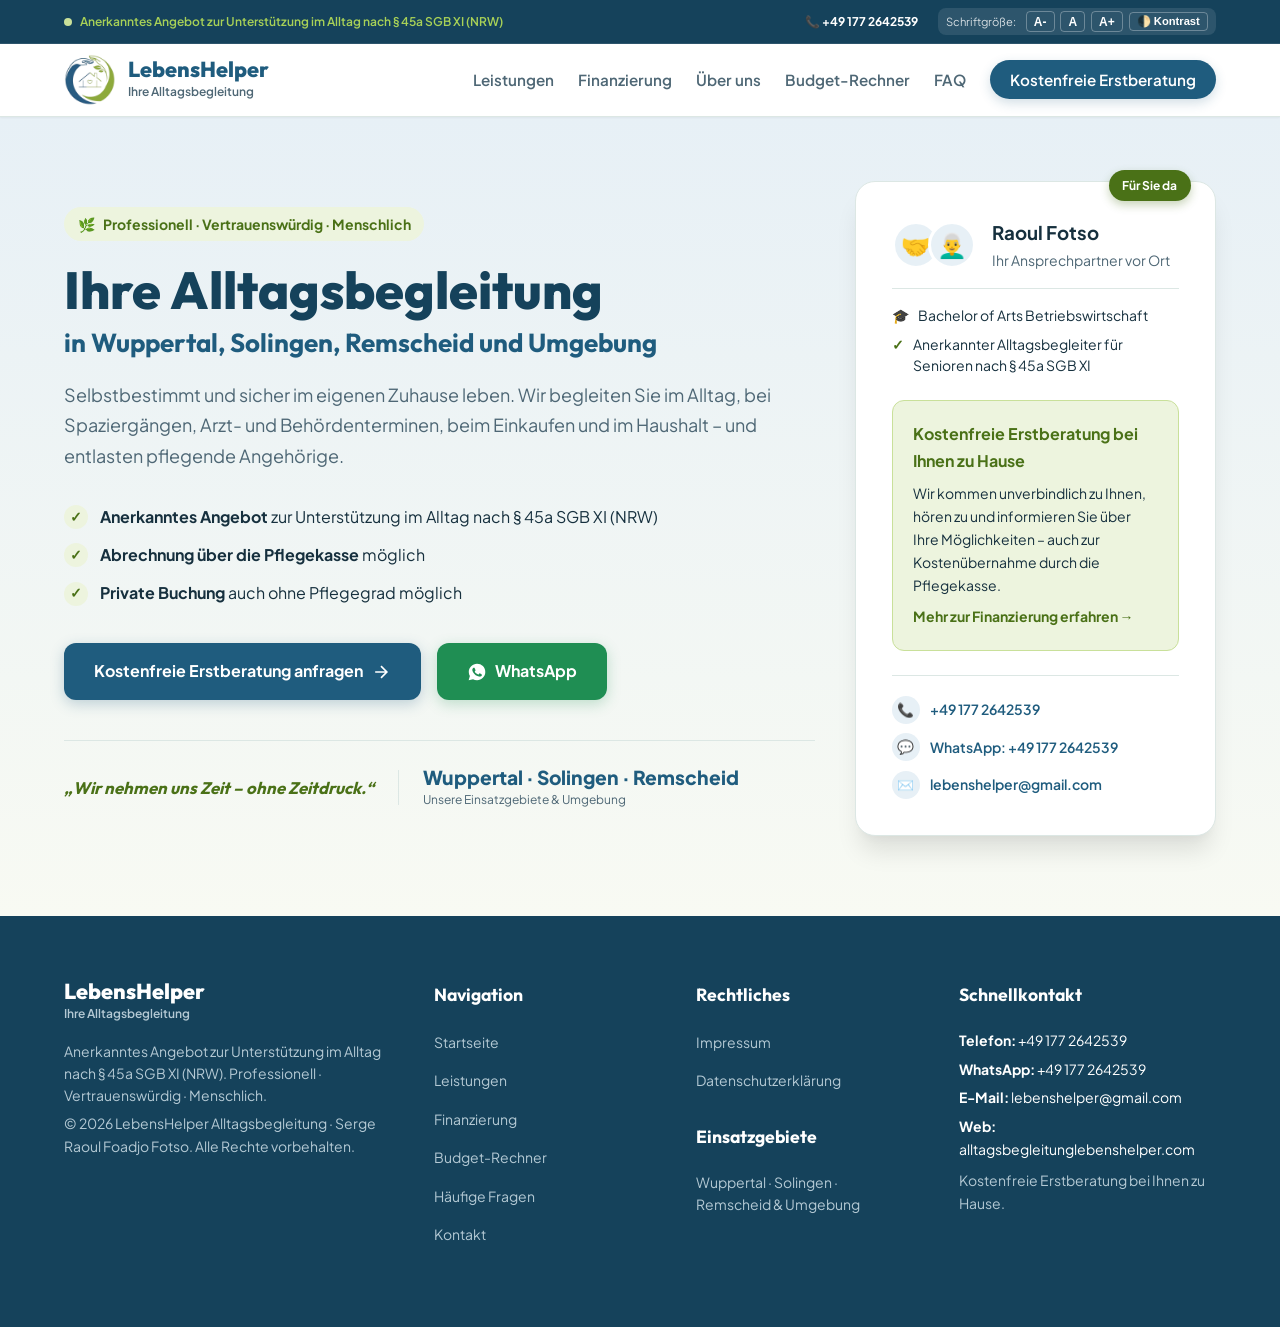
==== commit 4405a743: "Envoi reel du formulaire via Resend, et retire le cadre du titre Formulaire - Nouvelle fonction serv" ====
--- a/index.html
+++ b/index.html
@@ -7,6 +7,7 @@
   <meta name="keywords" content="Alltagsbegleitung Wuppertal, Alltagsbegleiter Solingen, Seniorenbetreuung Remscheid, § 45a SGB XI NRW, Entlastungsbetrag, Pflegekasse">
   <meta name="author" content="Serge Raoul Foadjo Fotso – LebensHelper Alltagsbegleitung">
   <title>LebensHelper | Ihre Alltagsbegleitung in Wuppertal, Solingen & Remscheid</title>
+  <link rel="canonical" href="https://alltagsbegleitunglebenshelper.com/">
 
   <!-- Open Graph -->
   <meta property="og:title" content="LebensHelper | Ihre Alltagsbegleitung">
@@ -678,7 +679,7 @@
         <div class="contact-form-col">
           <div class="form-card">
             <h3>Kostenfreie Erstberatung anfragen</h3>
-            <p class="text-sm text-muted">Am schnellsten erreichen Sie uns telefonisch oder per WhatsApp. Alternativ füllen Sie das Formular aus – es öffnet eine vorbereitete E-Mail an uns.</p>
+            <p class="text-sm text-muted">Am schnellsten erreichen Sie uns telefonisch oder per WhatsApp. Alternativ füllen Sie einfach das Formular aus – wir melden uns innerhalb von 24 Stunden bei Ihnen.</p>
 
             <div class="form-direct-actions">
               <a href="tel:+491772642539" class="btn btn-primary">📞 Jetzt anrufen</a>
@@ -775,17 +776,26 @@
                 <div class="error-feedback" id="privacy-error">Bitte bestätigen Sie die Datenschutzerklärung.</div>
               </div>
 
+              <!-- Honeypot: für Menschen unsichtbar. Nur Bots füllen das Feld
+                   aus – solche Anfragen werden verworfen. Kein Captcha nötig. -->
+              <div class="honeypot" aria-hidden="true">
+                <label for="website">Dieses Feld bitte leer lassen</label>
+                <input type="text" id="website" name="website" tabindex="-1" autocomplete="off">
+              </div>
+
               <button type="submit" class="btn btn-primary btn-block btn-lg" id="submit-form-btn">
-                <span>E-Mail-Anfrage vorbereiten</span>
+                <span class="btn-label">Anfrage absenden</span>
                 <svg width="20" height="20" viewBox="0 0 24 24" fill="none" stroke="currentColor" stroke-width="2" aria-hidden="true"><path d="M5 12h14M12 5l7 7-7 7"/></svg>
               </button>
+
+              <div class="form-error-box" id="form-error-box" role="alert"></div>
             </form>
 
             <div id="form-success-message" class="success-alert" role="status">
-              <div class="success-icon" aria-hidden="true">✉️</div>
-              <h4>Ihre E-Mail ist vorbereitet</h4>
-              <p>Wir haben Ihr E-Mail-Programm mit allen Angaben geöffnet. <strong>Bitte senden Sie die E-Mail dort noch ab</strong> – erst dann erreicht uns Ihre Anfrage.</p>
-              <p class="text-sm">Hat das nicht geklappt? Rufen Sie uns einfach an unter <a href="tel:+491772642539"><strong>+49 177 2642539</strong></a> oder schreiben Sie an <a href="mailto:lebenshelper@gmail.com">lebenshelper@gmail.com</a>.</p>
+              <div class="success-icon" aria-hidden="true">✅</div>
+              <h4>Vielen Dank für Ihre Anfrage!</h4>
+              <p>Ihre Nachricht ist bei mir angekommen. Ich melde mich <strong>innerhalb von 24 Stunden</strong> bei Ihnen – telefonisch oder per E-Mail, ganz wie es Ihnen lieber ist.</p>
+              <p class="text-sm">Es eilt? Rufen Sie mich einfach direkt an unter <a href="tel:+491772642539"><strong>+49 177 2642539</strong></a>.</p>
               <button type="button" class="btn btn-secondary btn-sm" id="reset-form-btn">Weitere Anfrage stellen</button>
             </div>
           </div>
--- a/style.css
+++ b/style.css
@@ -146,11 +146,18 @@
   animation: page-erscheinen 0.28s ease-out;
 }
 
-/* Überschrift bekommt beim Seitenwechsel den Fokus – ohne hässlichen Rahmen,
-   der Fokus bleibt für Tastaturnutzer über :focus-visible erhalten. */
-body.js-pages [data-page] h1[tabindex]:focus:not(:focus-visible),
-body.js-pages [data-page] h2[tabindex]:focus:not(:focus-visible) {
+/* Beim Seitenwechsel bekommt die Überschrift den Fokus, damit Screenreader
+   die neue Seite ankündigen. Sichtbar muss dieser Fokus nicht sein: die
+   Überschriften tragen tabindex="-1" und sind per Tab-Taste gar nicht
+   erreichbar – es geht also keine Tastaturmarkierung verloren.
+
+   :focus-visible genügte hier nicht: beim ersten Laden der Seite wertet der
+   Browser den programmatisch gesetzten Fokus als sichtbar und zeichnete
+   einen schwarzen Rahmen um die Hauptüberschrift. */
+[data-page] h1[tabindex="-1"]:focus,
+[data-page] h2[tabindex="-1"]:focus {
   outline: none;
+  box-shadow: none;
 }
 
 @keyframes page-erscheinen {
@@ -1221,6 +1228,45 @@
 }
 
 /* Success Alert */
+/* Honeypot gegen Bots: für Menschen unsichtbar, aber nicht per display:none,
+   denn manche Bots überspringen ausgeblendete Felder gezielt. Das Feld wird
+   stattdessen aus dem sichtbaren Bereich geschoben. */
+.honeypot {
+  position: absolute;
+  left: -9999px;
+  width: 1px;
+  height: 1px;
+  overflow: hidden;
+}
+
+/* Hinweis, wenn der Versand nicht geklappt hat */
+.form-error-box {
+  display: none;
+  margin-top: 1rem;
+  padding: 1rem 1.25rem;
+  background-color: #FDECEC;
+  border: 2px solid #D14343;
+  border-radius: var(--radius-md);
+  color: #8A1F1F;
+  font-size: var(--font-size-sm);
+  line-height: 1.6;
+}
+
+.form-error-box.sichtbar {
+  display: block;
+}
+
+.form-error-box a {
+  color: #8A1F1F;
+  text-decoration: underline;
+}
+
+/* Knopf während des Versands */
+#submit-form-btn:disabled {
+  opacity: 0.65;
+  cursor: progress;
+}
+
 /* Standardmäßig ausgeblendet. Früher stand das als style="display:none"
    im HTML – als Inline-Style hätte es eine strenge Content-Security-Policy
    verhindert. JavaScript blendet die Meldung nach dem Absenden ein. */
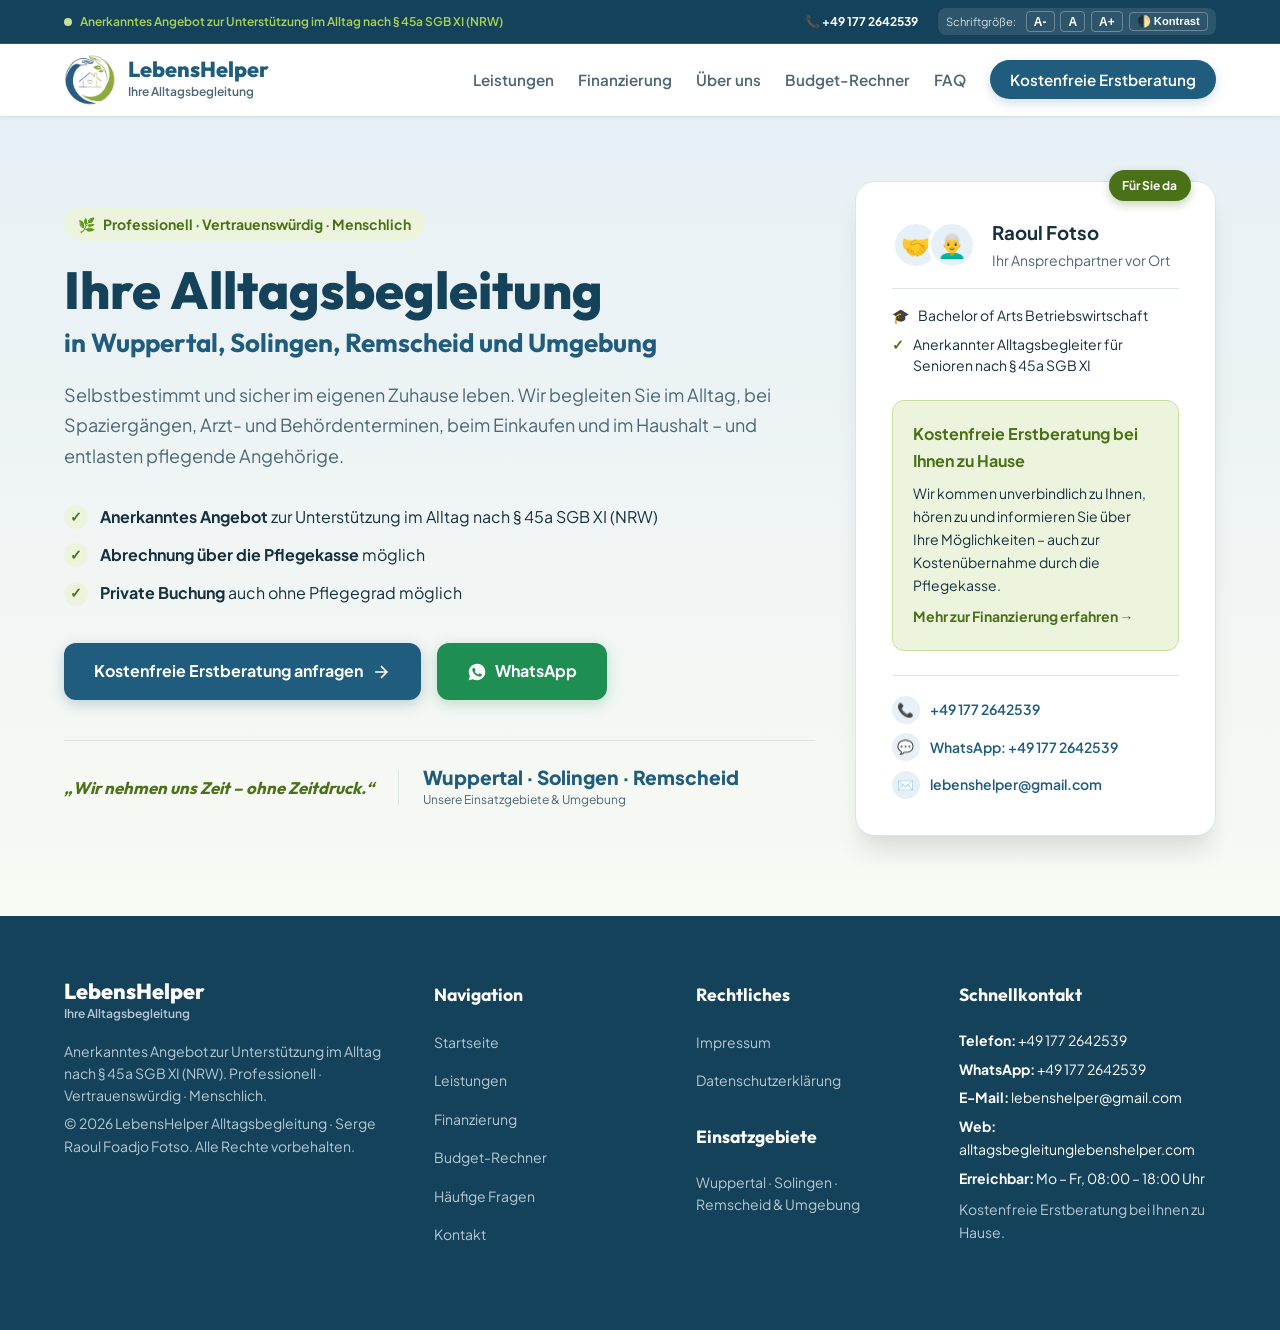
==== commit 0279cd8a: "Ajoute les horaires de disponibilite Montag bis Freitag, 08:00 - 18:00 Uhr, a trois endroits : - sec" ====
--- a/index.html
+++ b/index.html
@@ -656,6 +656,13 @@
               </div>
             </div>
             <div class="contact-row">
+              <span class="icon-circle" aria-hidden="true">🕐</span>
+              <div>
+                <strong>Erreichbarkeit:</strong>
+                <p>Montag bis Freitag, 08:00 – 18:00 Uhr</p>
+              </div>
+            </div>
+            <div class="contact-row">
               <span class="icon-circle" aria-hidden="true">📍</span>
               <div>
                 <strong>Einsatzgebiete:</strong>
@@ -845,6 +852,7 @@
         <p><strong>WhatsApp:</strong> <a href="https://wa.me/491772642539" target="_blank" rel="noopener">+49 177 2642539</a></p>
         <p><strong>E-Mail:</strong> <a href="mailto:lebenshelper@gmail.com">lebenshelper@gmail.com</a></p>
         <p><strong>Web:</strong> <a href="https://alltagsbegleitunglebenshelper.com">alltagsbegleitunglebenshelper.com</a></p>
+        <p><strong>Erreichbar:</strong> Mo – Fr, 08:00 – 18:00 Uhr</p>
         <p class="text-xs text-muted mt-2">Kostenfreie Erstberatung bei Ihnen zu Hause.</p>
       </div>
     </div>
@@ -855,6 +863,99 @@
     <svg width="28" height="28" viewBox="0 0 24 24" fill="currentColor" aria-hidden="true"><path d="M12.04 2C6.58 2 2.13 6.45 2.13 11.91c0 1.75.46 3.45 1.32 4.95L2 22l5.25-1.38a9.9 9.9 0 0 0 4.79 1.22h.01c5.46 0 9.91-4.45 9.91-9.91 0-2.65-1.03-5.14-2.9-7.01A9.82 9.82 0 0 0 12.04 2Zm5.8 14.17c-.25.69-1.44 1.32-1.99 1.37-.53.05-1.02.24-3.44-.72-2.9-1.14-4.73-4.1-4.87-4.29-.14-.19-1.16-1.54-1.16-2.94 0-1.4.73-2.08 1-2.37.25-.28.55-.35.73-.35.18 0 .37 0 .53.01.17.01.4-.06.62.48.25.59.84 2.04.91 2.19.07.14.12.31.02.5-.09.19-.14.31-.28.48-.14.17-.3.37-.42.5-.14.14-.29.29-.12.57.17.28.74 1.22 1.59 1.98 1.09.97 2.01 1.27 2.3 1.41.28.14.45.12.61-.07.17-.19.7-.82.89-1.1.18-.28.37-.23.62-.14.25.09 1.6.76 1.87.9.28.14.46.21.53.33.07.11.07.65-.18 1.34Z"/></svg>
   </a>
 
+  <!-- Strukturierte Daten für Suchmaschinen (schema.org).
+       Für Besucher unsichtbar. Google liest daraus Name, Anschrift,
+       Telefonnummer, Einsatzgebiete und Leistungen und kann das Angebot
+       in der lokalen Suche entsprechend darstellen.
+
+       Bewusst NICHT als MedicalBusiness ausgezeichnet: es werden keine
+       medizinischen Leistungen erbracht. Öffnungszeiten, Preise und
+       Bewertungen fehlen, weil dazu keine gesicherten Angaben vorliegen –
+       erfundene Werte wären ein Verstoß gegen Googles Richtlinien. -->
+  <script type="application/ld+json">
+  {
+    "@context": "https://schema.org",
+    "@type": "LocalBusiness",
+    "@id": "https://alltagsbegleitunglebenshelper.com/#business",
+    "name": "LebensHelper Alltagsbegleitung",
+    "alternateName": "Alltagsbegleitung LebensHelper",
+    "description": "Anerkanntes Angebot zur Unterstützung im Alltag nach § 45a SGB XI (NRW). Begleitung und Entlastung für Seniorinnen und Senioren sowie für pflegende Angehörige in Wuppertal, Solingen, Remscheid und Umgebung. Abrechnung über die Pflegekasse möglich.",
+    "slogan": "Professionell · Vertrauenswürdig · Menschlich",
+    "url": "https://alltagsbegleitunglebenshelper.com",
+    "logo": "https://alltagsbegleitunglebenshelper.com/logo.png",
+    "image": "https://alltagsbegleitunglebenshelper.com/logo.png",
+    "telephone": "+49-177-2642539",
+    "email": "lebenshelper@gmail.com",
+    "inLanguage": "de",
+    "address": {
+      "@type": "PostalAddress",
+      "streetAddress": "Schönebecker Straße 44",
+      "postalCode": "42283",
+      "addressLocality": "Wuppertal",
+      "addressRegion": "Nordrhein-Westfalen",
+      "addressCountry": "DE"
+    },
+    "founder": {
+      "@type": "Person",
+      "name": "Serge Raoul Foadjo Fotso",
+      "jobTitle": "Anerkannter Alltagsbegleiter für Senioren",
+      "hasCredential": [
+        {
+          "@type": "EducationalOccupationalCredential",
+          "credentialCategory": "degree",
+          "name": "Bachelor of Arts Betriebswirtschaft"
+        },
+        {
+          "@type": "EducationalOccupationalCredential",
+          "credentialCategory": "certification",
+          "name": "Anerkanntes Angebot zur Unterstützung im Alltag nach § 45a SGB XI (NRW)"
+        }
+      ]
+    },
+    "areaServed": [
+      { "@type": "City", "name": "Wuppertal" },
+      { "@type": "City", "name": "Solingen" },
+      { "@type": "City", "name": "Remscheid" }
+    ],
+    "openingHoursSpecification": [
+      {
+        "@type": "OpeningHoursSpecification",
+        "dayOfWeek": ["Monday", "Tuesday", "Wednesday", "Thursday", "Friday"],
+        "opens": "08:00",
+        "closes": "18:00"
+      }
+    ],
+    "serviceType": "Alltagsbegleitung und Seniorenbetreuung",
+    "hasOfferCatalog": {
+      "@type": "OfferCatalog",
+      "name": "Leistungen der Alltagsbegleitung",
+      "itemListElement": [
+        { "@type": "Offer", "itemOffered": { "@type": "Service", "name": "Begleitung im Alltag" } },
+        { "@type": "Offer", "itemOffered": { "@type": "Service", "name": "Gemeinsame Spaziergänge" } },
+        { "@type": "Offer", "itemOffered": { "@type": "Service", "name": "Arzt- und Terminbegleitung" } },
+        { "@type": "Offer", "itemOffered": { "@type": "Service", "name": "Einkaufen & Botengänge" } },
+        { "@type": "Offer", "itemOffered": { "@type": "Service", "name": "Unterstützung im Haushalt" } },
+        { "@type": "Offer", "itemOffered": { "@type": "Service", "name": "Gespräche & Aktivierung" } },
+        { "@type": "Offer", "itemOffered": { "@type": "Service", "name": "Entlastung pflegender Angehöriger" } }
+      ]
+    },
+    "knowsAbout": [
+      "Entlastungsbetrag nach § 45b SGB XI",
+      "Verhinderungspflege nach § 39 SGB XI",
+      "Kurzzeitpflege nach § 42 SGB XI",
+      "Antragstellung bei der Pflegekasse"
+    ],
+    "contactPoint": {
+      "@type": "ContactPoint",
+      "contactType": "Kundenservice",
+      "telephone": "+49-177-2642539",
+      "email": "lebenshelper@gmail.com",
+      "availableLanguage": ["de"],
+      "areaServed": "DE"
+    }
+  }
+  </script>
+
   <script src="app.js"></script>
 </body>
 </html>
